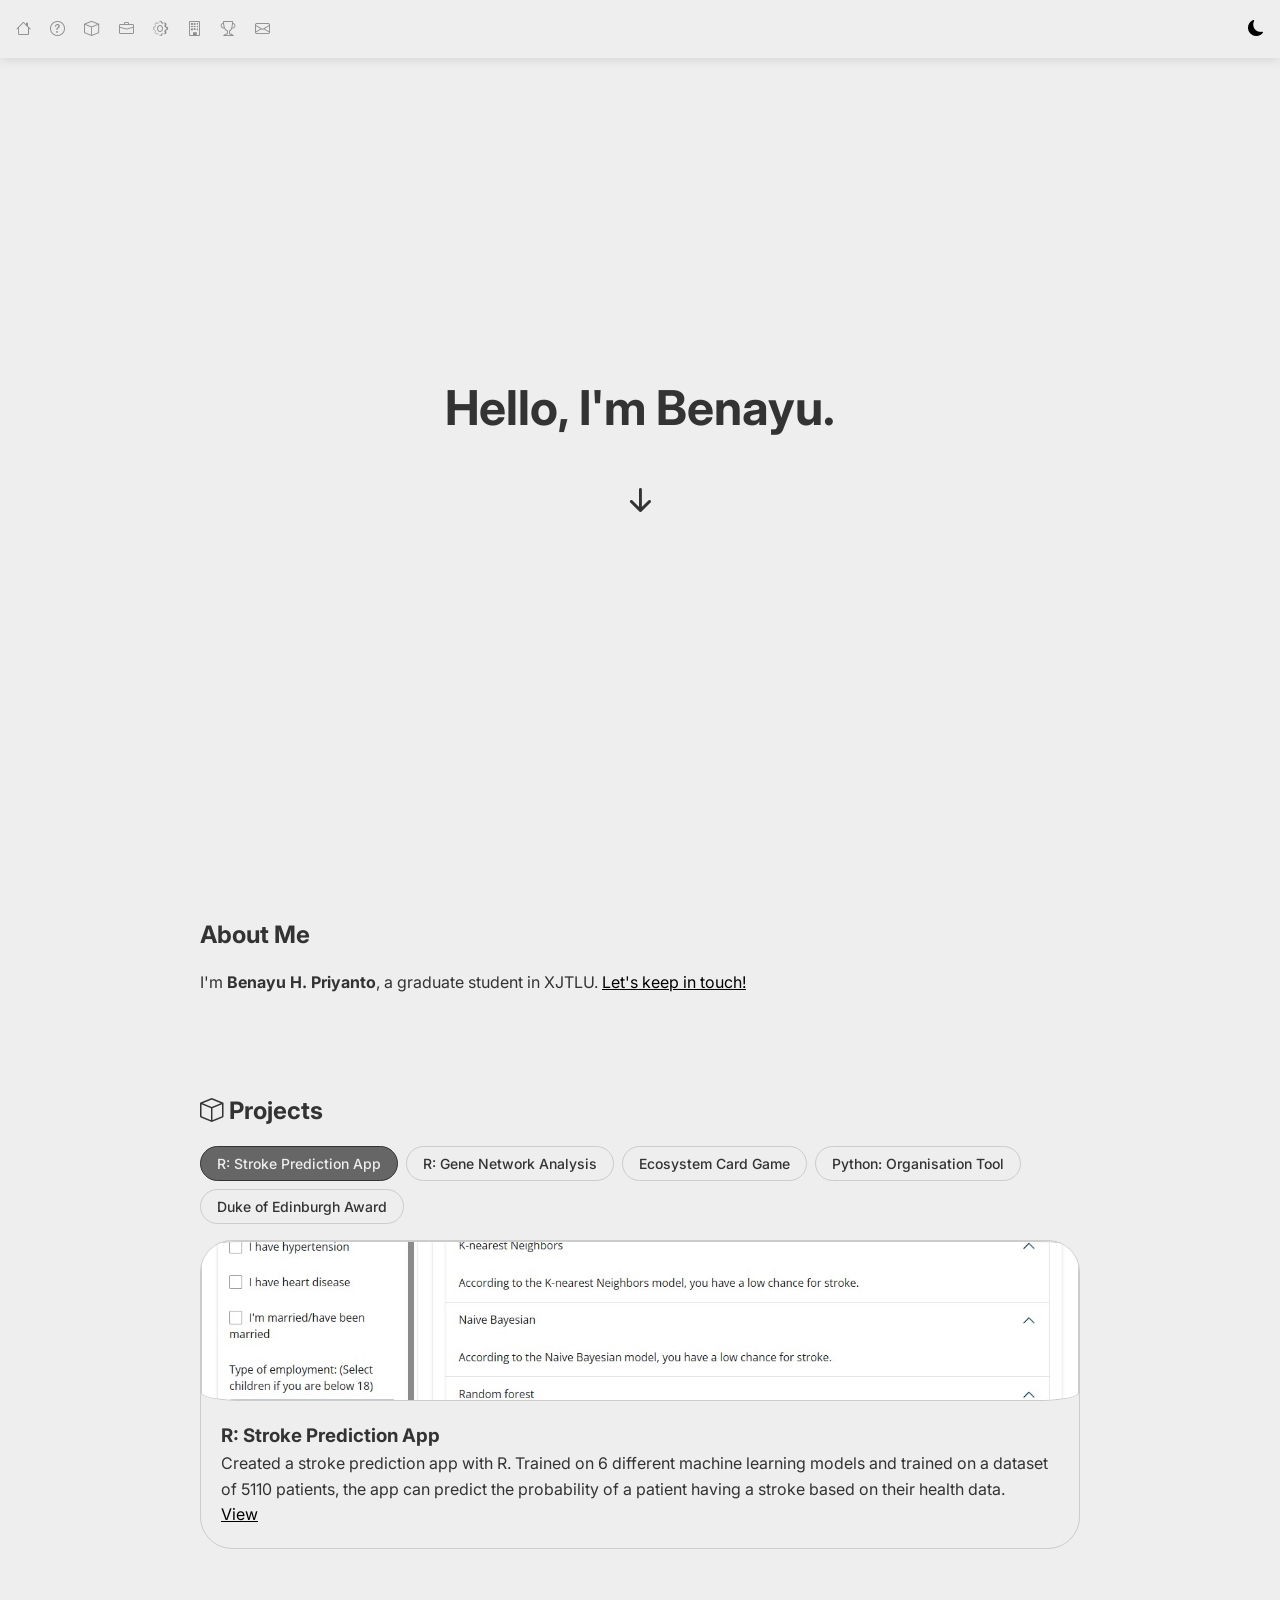
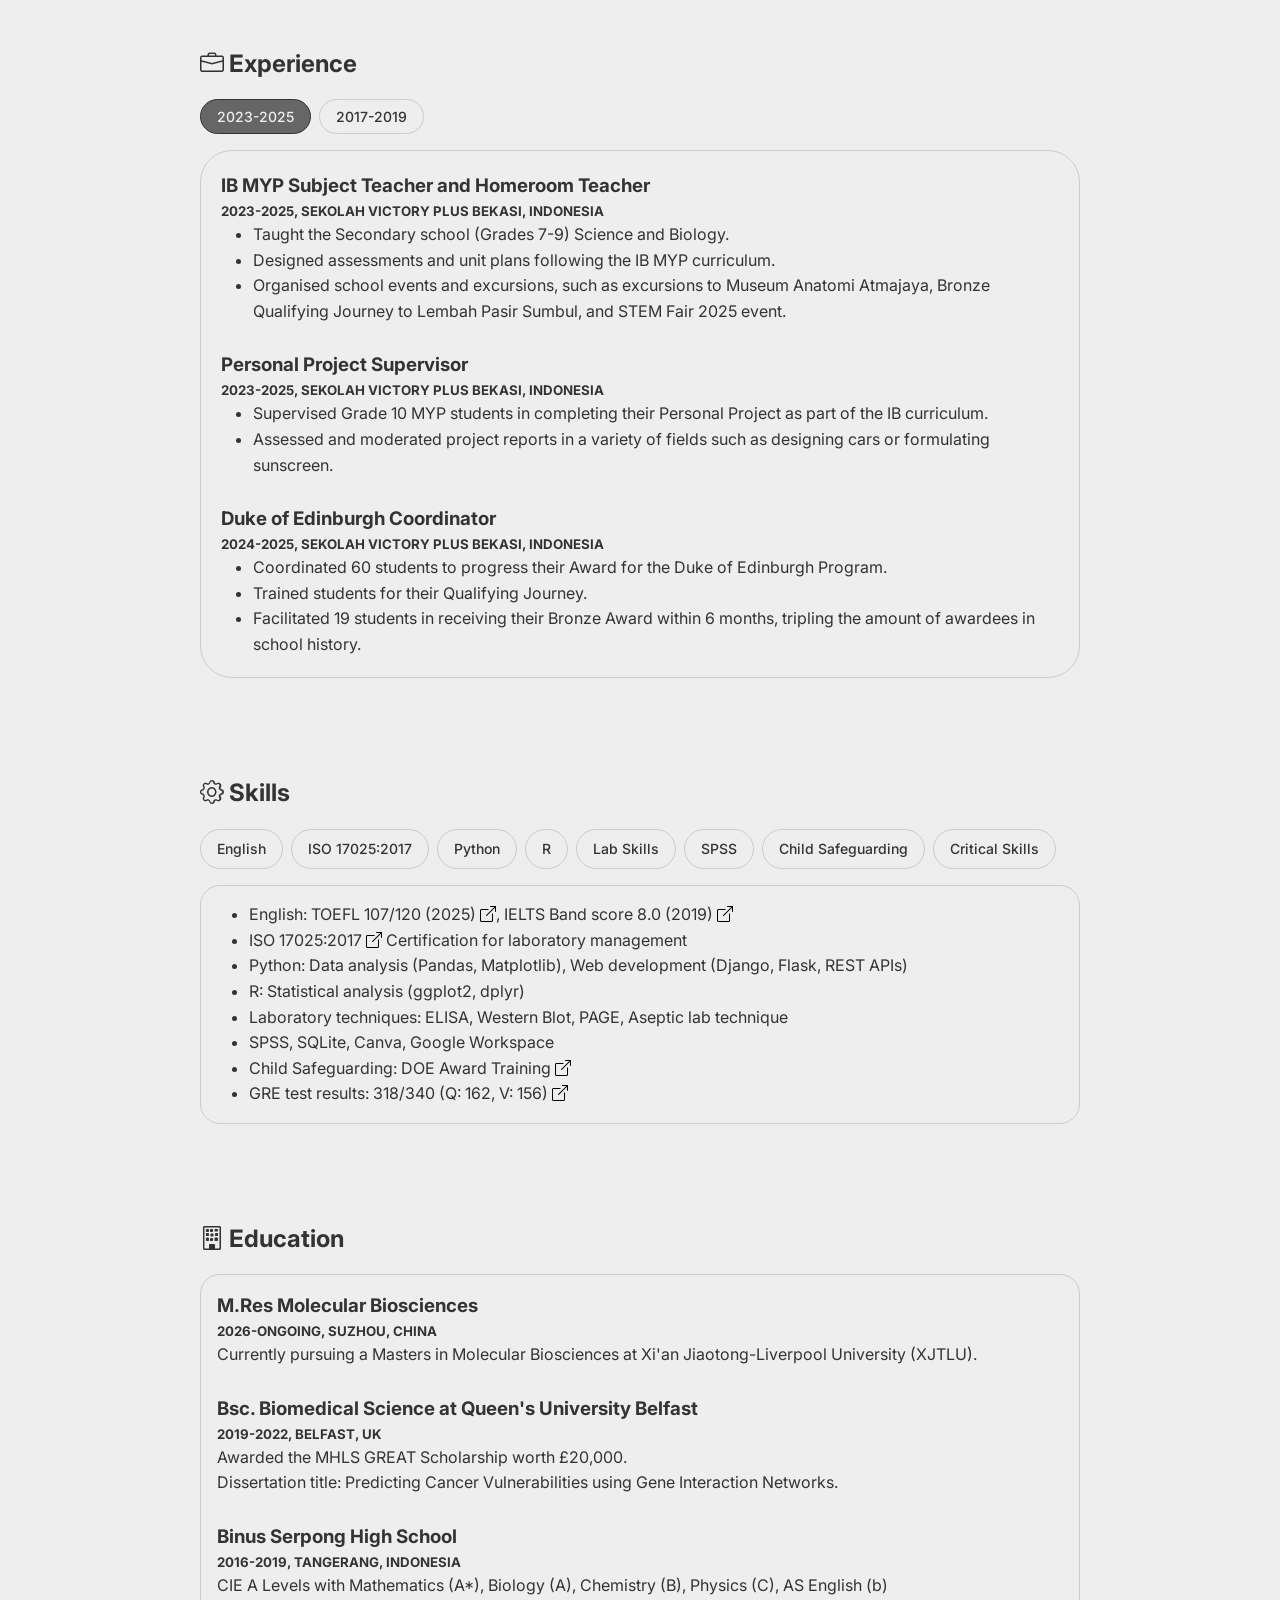
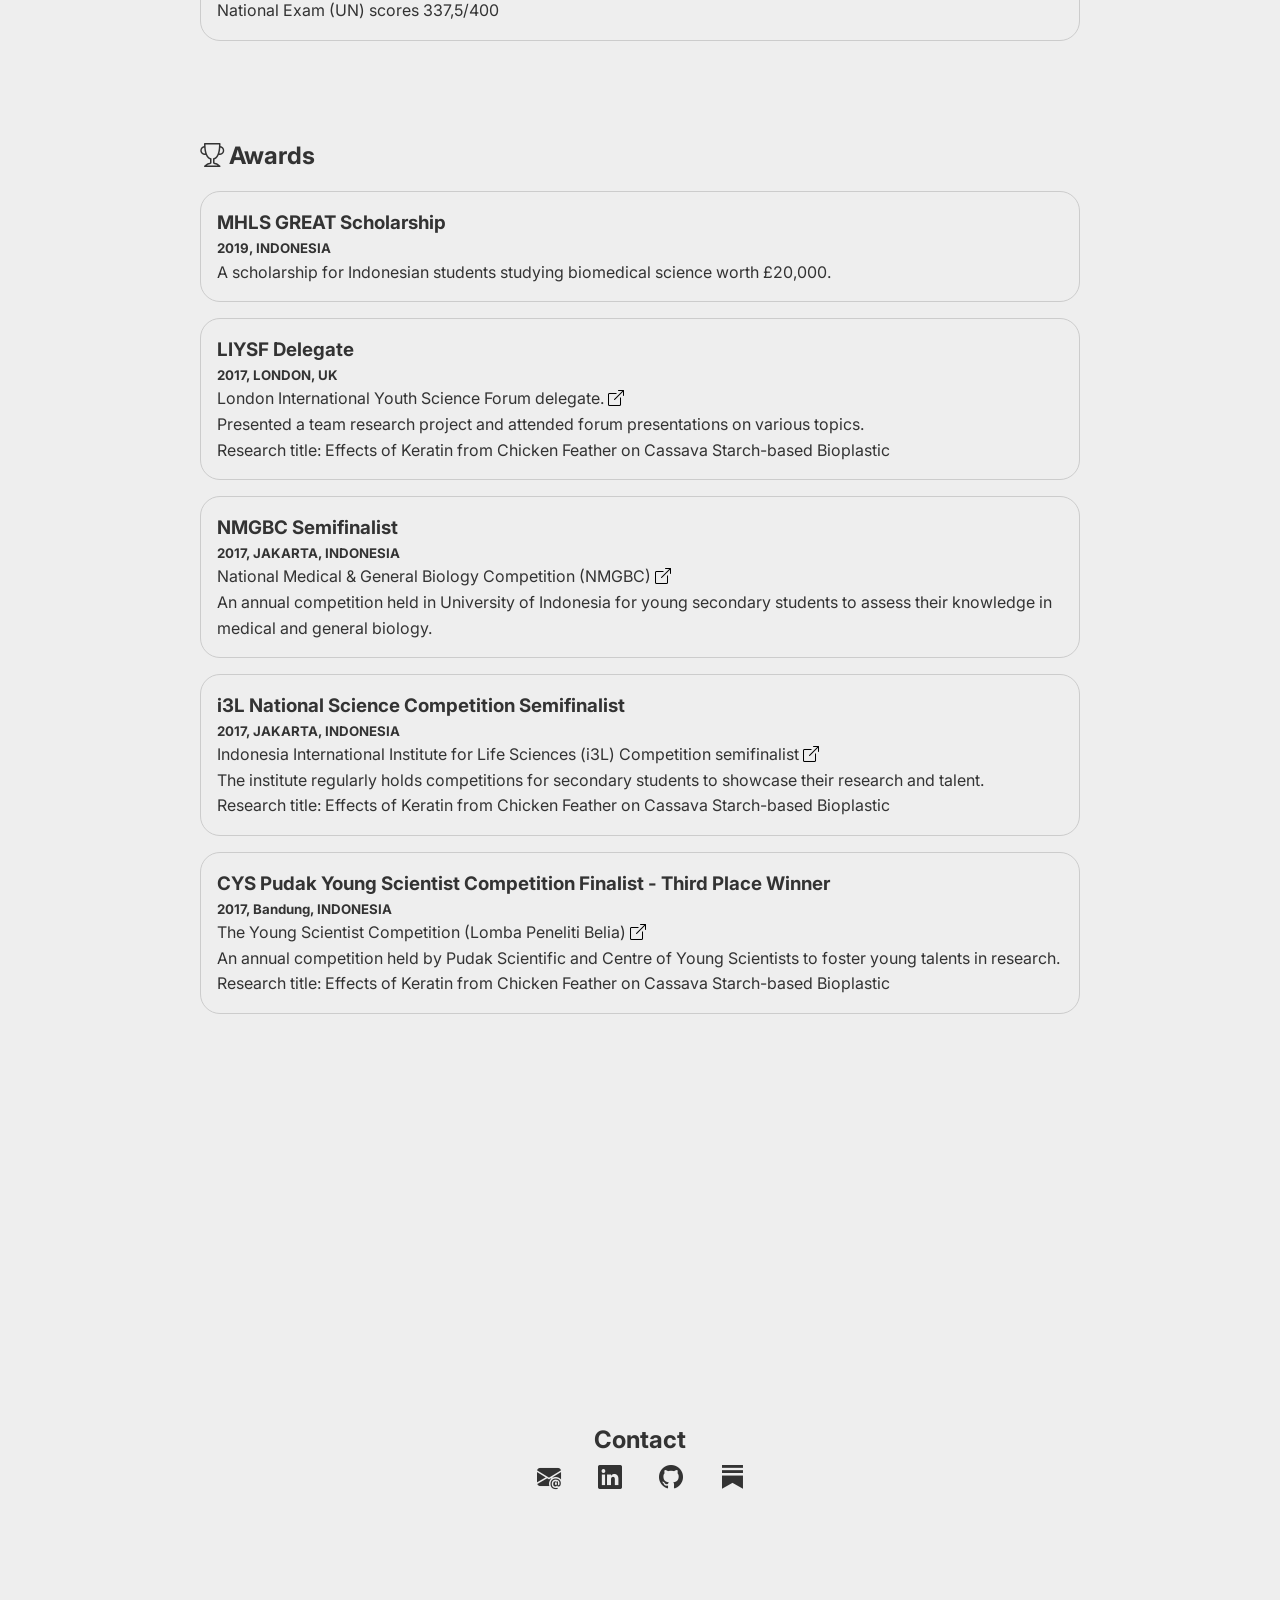
==== index.html @ 186c8365 "Add new education" ====
<!DOCTYPE html>
<html lang="en">
<head>
  <meta charset="UTF-8">
  <meta name="viewport" content="width=device-width, initial-scale=1.0">
  <link rel="preconnect" href="https://fonts.googleapis.com">
  <link rel="preconnect" href="https://fonts.gstatic.com" crossorigin>
  <link href="https://fonts.googleapis.com/css2?family=Inter:ital,opsz,wght@0,14..32,100..900;1,14..32,100..900&display=swap" rel="stylesheet">
  <link rel="stylesheet" href="https://cdn.jsdelivr.net/npm/bootstrap-icons@1.13.1/font/bootstrap-icons.min.css">
  <title>Benayu H. Priyanto</title>
  <link rel="stylesheet" href="styles.css">
</head>
<body>

  <!-- Navbar -->
  <nav id="navbar">
    <div class="nav-container">

        <ul class="nav-links">
          <li><a href="#home"><i class="bi bi-house"></i></a></li>
          <li><a href="#about"><i class="bi bi-question-circle"></i></a></li>
          <li><a href="#projects"><i class="bi bi-box"></i></a></li>
          <li><a href="#experience"><i class="bi bi-briefcase"></i></a></li>
          <li><a href="#skills"><i class="bi bi-gear"></i></a></li>
          <li><a href="#education"><i class="bi bi-building"></i></a></li>
          <li><a href="#awards"><i class="bi bi-trophy"></i></a></li>
          <li><a href="#contact"><i class="bi bi-envelope"></i></a></li>
        </ul>

        <button id="themeToggle"><i class="bi bi-moon-fill" title="Night mode"></i></button>
      </div>
  </nav>


  <section id="home" class="section hero">
    <div class="container">
      <h1 class="typing-text" id="typingText"></h1>
      <h1><i class="bi bi-arrow-down-short"></i></h1>
    </div>
  </section>

  <section id="about" class="section">
    <div class="container">
      <h2>About Me</h2>
      <p>I'm <strong>Benayu H. Priyanto</strong>, a graduate student in XJTLU. <a href="#contact">Let's keep in touch!</a>
      </p>
    </div>
  </section>

  <section id="projects" class="projects section">
  <div class="container">
    <h2><i class="bi bi-box"></i> Projects</h2>
    
    <div class="tabs-container">
      <button class="badge project-tab-badge active" data-tab="0">R: Stroke Prediction App</button>
      <button class="badge project-tab-badge" data-tab="1">R: Gene Network Analysis</button>
      <button class="badge project-tab-badge" data-tab="2">Ecosystem Card Game</button>
      <button class="badge project-tab-badge" data-tab="3">Python: Organisation Tool</button>
      <button class="badge project-tab-badge" data-tab="4">Duke of Edinburgh Award</button>
    </div>

      <div class="projects-grid" id="projects-container">
        <div class="project-card">
          <img class="project-img" src="./images/stroke_prediction_app.jpg" alt="Stroke Prediction App">
          <div class="project-content">
            <h3>R: Stroke Prediction App</h3>
            <p>Created a stroke prediction app with R. Trained on 6 different machine learning models and trained on a dataset of 5110 patients, the app can predict the probability of a patient having a stroke based on their health data.</p>
            <a href="https://github.com/benayu/stroke-prediction-app">View</a>
          </div>
        </div>
        
        <div class="project-card">            
          <img class="project-img" src="./images/gene_network_analysis.jpg" alt="Gene Network analysis">
          <div class="project-content">
          <h3>R: Gene Network Analysis</h3>
          <p>Contributed to research with the Overton Group titled Predicting Cancer Vulnerabilities Using Gene Interaction Networks, in which a large dataset of multiple myeloma patients are analysed for potential gene targets for targeted therapies. The research was presented in ISMB 2024 Conference.</p>
          </div>
          </div>
        
        <div class="project-card">          
          <img class="project-img" src="./images/ecosystem_card_game.png" alt="Ecosystem card game">
          <div class="project-content">
          <h3>Teaching Materials: Ecosystem Card Game</h3>
          <p>Designed an educational card game to teach to the concept of ecosystem to Year 7 students.</p>
          </div>
          
        </div>

        <div class="project-card">
          <img class="project-img" src="./images/organisation_tool.png" alt="Organisation tool">
          <div class="project-content">
            <h3>Python: Organisation Tool</h3>
          <p>A Django app built for organisation and productivity: contains a clock with calendar, notes app, a to-do list, an addressbook app, and a gallery app. Built on Django 4.1.1 and uses MySQL database.</p>
          <a href="https://github.com/benayu/organisation_tool">View</a>
          </div>
          
        </div>

        <div class="project-card">
          <img class="project-img" src="./images/duke_edinburgh_award.jpg" alt="Duke of Edinburgh Award">
          <div class="project-content">
            <h3>Duke of Edinburgh Award</h3>
          <p>Coordinated the Duke of Edinburgh program at Sekolah Victory Plus in years 2024-2025 as an Award Coordinator and Award Leader, thus helping 15-16 year olds achieve their Bronze Award by supervising their sections and organising their Practice and Qualifying Journeys.</p>
        
          </div>
          </div>
      </div>
      </div>  

</section>

  <section id="experience" class="section">
    <div class="container">
      <h2><i class="bi bi-briefcase"></i> Experience</h2>
      
      <div class="tabs-container">
        <button class="badge experience-tab-badge active" data-tab="0">2023-2025</button>
        <button class="badge experience-tab-badge" data-tab="1">2017-2019</button>
      </div>

      <div class="experience-container" id="experience-container">
        <div class="experience-card active">
          <h3>IB MYP Subject Teacher and Homeroom Teacher</h3>
          <h5>2023-2025, SEKOLAH VICTORY PLUS BEKASI, INDONESIA</h5>
            <ul class="body-list">
              <li>Taught the Secondary school (Grades 7-9) Science and Biology.</li>
              <li>Designed assessments and unit plans following the IB MYP curriculum.</li>
              <li>Organised school events and excursions, such as excursions to Museum Anatomi Atmajaya, Bronze Qualifying Journey to Lembah Pasir Sumbul, and STEM Fair 2025 event.</li>
            </ul>       
            <br>

            <h3>Personal Project Supervisor</h3>
            <h5>2023-2025, SEKOLAH VICTORY PLUS BEKASI, INDONESIA</h5>
            <ul class="body-list">
              <li>Supervised Grade 10 MYP students in completing their Personal Project as part of the IB curriculum.</li>
              <li>Assessed and moderated project reports in a variety of fields such as designing cars or formulating sunscreen.</li>
            </ul>
            <br>

            <h3>Duke of Edinburgh Coordinator</h3>
            <h5>2024-2025, SEKOLAH VICTORY PLUS BEKASI, INDONESIA</h5>
            <ul class="body-list">
              <li>Coordinated 60 students to progress their Award for the Duke of Edinburgh Program.</li>
              <li>Trained students for their Qualifying Journey.</li>
              <li>Facilitated 19 students in receiving their Bronze Award within 6 months, tripling the amount of awardees in school history.</li>
            </ul>
          </div>


        <div class="experience-card">
            <h3>Homework Club Tutor</h3>
            <h5>2019, HAPANI BELFAST, UK</h5>
            <ul class="body-list">
              <li>Tutored underprivileged and marginalised children at Horn of Africa People's Aid Northern Ireland (HAPANI) organisation. Students come from a wide age range, from secondary students who are taking their IGCSEs to primary students.</li>
            </ul>
            <br>

            <h3>LIYSF Delegate</h3>
            <h5>2017, LONDON, UK</h5>
            <ul class="body-list">
              <li>Was a London International Youth Science Forum delegate, presenting a research on bioplastics production using keratin extracted from chicken feathers.</li>
            </ul> 
            <br>
            
            <h3>First Aid Volunteer</h3>
            <h5>2017-2018, BINUS SERPONG, INDONESIA</h5>
            <p>For the following events:</p>
            <ul class="body-list">
              <li>Binus Archery Competition, 2017</li>
              <li>Binus Amazing Race, 2017</li>
              <li>Bynamic Arts Festival, 2017</li>
              <li>Beevolution Arts & Sports Festival 2017</li>
            </ul>
          </div>
        </div>
      </div>
    </div>
  </section>

  <section id="skills" class="section">
    <div class="container">
      <h2><i class="bi bi-gear"></i> Skills</h2>
      <div class="tabs-container">
      <span class="badge" >English</span>
      <span class="badge" >ISO 17025:2017</span>
      <span class="badge" >Python</span>
      <span class="badge" >R</span>
      <span class="badge" >Lab Skills</span>
      <span class="badge" >SPSS</span>
      <span class="badge" >Child Safeguarding</span>
      <span class="badge" >Critical Skills</span></div>
      <div class="content-container">
        <ul class="body-list">
        <li>English: TOEFL 107/120 (2025) <a href="files/TOEFL.pdf"><i class="bi bi-box-arrow-up-right"></i></a>, IELTS Band score 8.0 (2019) <a href="files/IELTS.pdf"><i class="bi bi-box-arrow-up-right"></i></a></li>
        <li>ISO 17025:2017 <a href="files\ISO170252017.pdf"><i class="bi bi-box-arrow-up-right"></i></a> Certification for laboratory management</li>
        <li>Python: Data analysis (Pandas, Matplotlib), Web development (Django, Flask, REST APIs)</li>
        <li>R: Statistical analysis (ggplot2, dplyr)</li>
        <li>Laboratory techniques: ELISA, Western Blot, PAGE, Aseptic lab technique</li>
        <li>SPSS, SQLite, Canva, Google Workspace</li>
        <li>Child Safeguarding: DOE Award Training <a href="files/DukeofEdinburgh.pdf"><i class="bi bi-box-arrow-up-right"></i></a></li>
        <li>GRE test results: 318/340 (Q: 162, V: 156) <a href="files/GRE.pdf"><i class="bi bi-box-arrow-up-right"></i></a></li>
      </ul>
      </div>
    </div>
  </section>

  <section id="education" class="section">
    <div class="container">
      <h2><i class="bi bi-building"></i> Education</h2>
      <div class="content-container">

      <h3>M.Res Molecular Biosciences</h3>
      <h5>2026-ONGOING, SUZHOU, CHINA</h5>
      <p>Currently pursuing a Masters in Molecular Biosciences at Xi'an Jiaotong-Liverpool University (XJTLU).</p>
      <br>

      <h3>Bsc. Biomedical Science at Queen's University Belfast</h3>
      <h5>2019-2022, BELFAST, UK</h5>
      <p>Awarded the MHLS GREAT Scholarship worth £20,000.
        <br>Dissertation title: Predicting Cancer Vulnerabilities using Gene Interaction Networks.</p>
      <br>
      
      <h3>Binus Serpong High School</h3>
      <h5>2016-2019, TANGERANG, INDONESIA</h5>
      <p>CIE A Levels with Mathematics (A*), Biology (A), Chemistry (B), Physics (C), AS English (b)
        <br>National Exam (UN) scores 337,5/400</p>
      </div>
    </div>
  </section>

  <section id="awards" class="section">
    <div class="container">
      <h2><i class="bi bi-trophy"></i> Awards</h2>
      <div class="content-container">
      <h3>MHLS GREAT Scholarship</h3>
      <h5>2019, INDONESIA</h5>
      <p>A scholarship for Indonesian students studying biomedical science worth £20,000.</p>
      </div>

      <div class="content-container">
      <h3>LIYSF Delegate</h3>
      <h5>2017, LONDON, UK</h5>
      <p>London International Youth Science Forum delegate. <a href="files/LIYSF.pdf"><i class="bi bi-box-arrow-up-right"></i></a><br>Presented a team research project and attended forum presentations on various topics.<br>Research title: Effects of Keratin from Chicken Feather on Cassava Starch-based Bioplastic</p>
      </div>

      <div class="content-container">
      <h3>NMGBC Semifinalist</h3>
      <h5>2017, JAKARTA, INDONESIA</h5>
      <p>National Medical & General Biology Competition (NMGBC) <a href="files/NGMBC_1.pdf"><i class="bi bi-box-arrow-up-right"></i></a><br>An annual competition held in University of Indonesia for young secondary students to assess their knowledge in medical and general biology.</p>
      </div>

      <div class="content-container">
      <h3>i3L National Science Competition Semifinalist</h3>
      <h5>2017, JAKARTA, INDONESIA</h5>
      <p>Indonesia International Institute for Life Sciences (i3L) Competition semifinalist <a href="files/i3L_1.pdf"><i class="bi bi-box-arrow-up-right"></i></a><br>The institute regularly holds competitions for secondary students to showcase their research and talent.<br>Research title: Effects of Keratin from Chicken Feather on Cassava Starch-based Bioplastic</p>
      </div>

      <div class="content-container">
      <h3>CYS Pudak Young Scientist Competition Finalist - Third Place Winner</h3>
      <h5>2017, Bandung, INDONESIA</h5>
      <p>The Young Scientist Competition (Lomba Peneliti Belia) <a href="files/YSC_1.pdf"><i class="bi bi-box-arrow-up-right"></i></a><br>An annual competition held by Pudak Scientific and Centre of Young Scientists to foster young talents in research.<br>Research title: Effects of Keratin from Chicken Feather on Cassava Starch-based Bioplastic</p>
      </div>
    </div>    
  </section>

  <section id="contact" class="section hero contact">
    <div class="container">
      <h2>Contact<br>
        <a href="mailto:benayu@gmail.com"><i class="bi bi-envelope-at-fill" title="Email"></i></a>                     
        <a href="https://www.linkedin.com/in/benayu"><i class="bi bi-linkedin" title="LinkedIn"></i></a>
        <a href="https://github.com/benayu"><i class="bi bi-github" title="Github"></i></a>
        <a href="https://substack.com/@benayu"><i class="bi bi-substack" title="Substack"></i></a> 
      </h2>
    </div>
  </section>

  <button id="scrollTopBtn" title="Go to top"><i class="bi bi-arrow-up-circle"></i></button>

  <script>
document.addEventListener("DOMContentLoaded", () => {
  // Projects tabs
  const projectTabs = document.querySelectorAll(".project-tab-badge");
  const projectCards = document.querySelectorAll(".project-card");
  
  let projectIndex = 0;

  function updateProjectTabs() {
    projectCards.forEach(card => card.classList.remove('active'));
    if (projectCards[projectIndex]) {
      projectCards[projectIndex].classList.add('active');
    }
    projectTabs.forEach((tab, index) => {
      tab.classList.toggle('active', index === projectIndex);
    });
  }

  projectTabs.forEach((tab, index) => {
    tab.addEventListener("click", () => {
      projectIndex = index;
      updateProjectTabs();
    });
  });
  
  // Experience tabs
  const experienceTabs = document.querySelectorAll(".experience-tab-badge");
  const experienceCards = document.querySelectorAll(".experience-card");
  
  let experienceIndex = 0;

  function updateExperienceTabs() {
    experienceCards.forEach(card => card.classList.remove('active'));
    if (experienceCards[experienceIndex]) {
      experienceCards[experienceIndex].classList.add('active');
    }
    experienceTabs.forEach((tab, index) => {
      tab.classList.toggle('active', index === experienceIndex);
    });
  }

  experienceTabs.forEach((tab, index) => {
    tab.addEventListener("click", () => {
      experienceIndex = index;
      updateExperienceTabs();
    });
  });
  
  // Initialize on load
  updateProjectTabs();
  updateExperienceTabs();
});

    // Dark mode toggle
    const themeToggle = document.getElementById('themeToggle');
    themeToggle.addEventListener('click', () => {
      document.body.classList.toggle('dark');
      themeToggle.innerHTML = document.body.classList.contains('dark') ? '<i class="bi bi-sun-fill" style="color: white;"></i>' : '<i class="bi bi-moon-fill"style="color: black;"></i>';
    });

 document.querySelectorAll('nav a').forEach(anchor => {
  anchor.addEventListener('click', function(e) {
    e.preventDefault();
    document.querySelector(this.getAttribute('href')).scrollIntoView({
      behavior: 'smooth',
      block: 'start'
    });
  });
});

    // Scroll to Top button
    const scrollTopBtn = document.getElementById("scrollTopBtn");

    // Show button when scrolling down
    window.onscroll = function() { scrollFunction(); };

    function scrollFunction() {
      if (document.body.scrollTop > 200 || document.documentElement.scrollTop > 200) {
        scrollTopBtn.style.display = "block";
      } else {
        scrollTopBtn.style.display = "none";
      }
    }

    // Click button to scroll to top
    scrollTopBtn.addEventListener('click', () => {
      window.scrollTo({ top: 0, behavior: 'smooth' });
    });

    const text = "Hello, I'm Benayu."; // The text to type
    const typingSpeed = 100;           // Milliseconds per character

    const typingElement = document.getElementById('typingText');

    let index = 0;

    function type() {
      if (index < text.length) {
        typingElement.textContent += text.charAt(index);
        index++;
        setTimeout(type, typingSpeed);
      }
    }

    // Start typing when page loads
    window.addEventListener('load', type);
  </script>
</body>
</html>
---- styles.css ----
.container {
    width: 100%;
    max-width: 75rem; 
    margin: 0 auto;    
    padding: 0 1rem;  
}

@media (min-width: 62.5rem) {
  .container {
    padding: 0 10rem;
  }
}

* {
  margin: 0;
  padding: 0;
  box-sizing: border-box;
}

body {
  font-family: 'Inter', sans-serif;
  line-height: 1.6;
  background: #EEEEEE;
  color: #333333;
  transition: background 1s, color 1s;
}

body.dark {
  background: #333333;
  color: #EEEEEE;
}

h2 {
  margin-bottom: 1rem;
}

a {
  color: #000000;
  text-decoration: underline;
  transition: color 0.3s;
}

body.dark a{
  color: #EEEEEE;
}



.bi .bi-moon-fill {
  color: #333333
}

/* Navbar */
/* Navbar layout */

/* Default navbar style */
#navbar {
  background-color: #EEEEEE; /* light mode background */
  color: #333333; /* light mode text */
  transition: background-color 0.3s, color 0.3s;
  padding: 1rem;
}

body.dark #navbar {
  background-color: #333333; /* dark mode background */
  color: #EEEEEE; /* dark mode text */
}

body.dark .nav-links a {
  color: #EEEEEE;
}

body.dark .nav-links a:hover {
  color: white;
}

body.dark .logo {
  color: #EEEEEE;
}

.nav-container {
  display: flex;
  align-items: center;
  justify-content: space-between;
}

/* Links inline */
.nav-links {
  display: flex;
  list-style: none;
  gap: 1.2rem;
}

/* Remove default list spacing */
.nav-links li {
  display: inline;
}

/* Links style */
.nav-links a {
  text-decoration: none;
  color: inherit;
  font-size: 0.95rem;
  opacity: 0.5;
}

.nav-links a:hover {
  opacity: 1;
}

/* Theme button */
#themeToggle {
  cursor: pointer;
  font-size: 1rem;
  background: none;
  border: none;
}

.section {
  padding: 3rem 1rem;
}


.contact {
  display: flex;
  flex-direction: column;
  justify-content: center;
  align-items: center;
  text-align: center;
}

h2 a {
  color: #333333;           
  text-decoration: none;  
  margin: 0 1rem; 
  transition: color 0.3s; 
}

h2 a:hover {
  color: #666666;
}

body.dark h2 a {
    color: #EEEEEE;
  }


body.dark h2 a:hover {
    color: #CCCCCC;
  }

/* Hero */
.hero {
  min-height: 90vh;
  display: flex;
  flex-direction: column;
  justify-content: center;
  align-items: center;
  text-align: center;
}

.hero h1 {
  font-size: 3rem;
  margin-bottom: 1rem;
}

.hero p {
  font-size: 1.2rem;
}


.badge {
  padding: 0.5rem 1rem;
  border-radius: 9999px;
  border: 0.0625rem solid;
  border-color: #CCCCCC;
  color: #333333;
  font-size: 0.875rem;
  white-space: nowrap;
  font-family: inherit;
  font-weight: 500;
  transition: all 0.2s ease;
  background-color: transparent;
}

body.dark .badge {
  background-color: transparent;
  color: #EEEEEE;
  border-color: #777777;
}

.project-img {
  width: 100%;
  height: auto;
  max-height: 10rem;
  object-fit: cover;
  border: 1px solid #CCCCCC;
  border-radius: 5%;
}

.project-tab-badge,
.experience-tab-badge {
  cursor: pointer;
  transition: all 0.2s ease;
}

.project-tab-badge:hover,
.experience-tab-badge:hover {
  border-color: #999999;
  background-color: #CCCCCC;
}

.project-tab-badge.active,
.experience-tab-badge.active {
  background-color: #666666;
  color: #EEEEEE;
  border-color: #333333;
}


body.dark .project-tab-badge:hover {
  background-color: #666666;
  border-color: #999999;
}

body.dark .badge.active {
  background-color: #CCCCCC;
  color: #333333;
  border-color: #999999;
}

body.dark .project-tab-badge:hover,
body.dark .experience-tab-badge:hover {
  border-color: #999999;
}

body.dark .project-tab-badge.active,
body.dark .experience-tab-badge.active {
  background-color: #CCCCCC;
  color: #333333;
  border-color: #999999;
}

.project-card,
.experience-card {
  display: none;
  box-sizing: border-box;
  flex-direction: column; 
  border-radius: 0.5rem solid #CCCCCC;
  overflow: hidden;
}

.experience-card {
  padding: 1.25rem;
}

body.dark .project-card,
body.dark .experience-card {
  border: 0.0625rem solid #666666;
}

.project-card.active,
.experience-card.active {
  display: flex;
  border: 1px solid #CCCCCC;
  border-radius: 2rem;
}



.project-img {
  width: 100%;
  height: 20rem;;
  object-fit: cover;
}

.project-content {
  padding: 1.25rem;
  display: flex;
  flex-direction: column;
  justify-content: center;
}


.tabs-container {
  display: flex;
  flex-wrap: wrap;
  gap: 0.5rem;
  margin: 1rem 0rem 1rem 0rem;
}

.content-container {
  margin-top: 1rem;
  padding: 1rem;
  border-radius: 20px;
  border: 0.0625rem solid #CCCCCC;
}

.body-list {
  margin-left: 2rem;
}

body.dark .content-container {
  border-color: #777777;

}

body.dark  p {
  color: #CCCCCC; 
}

body.dark li {
  color: #CCCCCC; 
}

#scrollTopBtn {
  display: none;
  position: fixed;
  bottom: 2.5rem;
  right: 2.5rem;
  z-index: 99;
  font-size: 1.8rem;
  border: none;
  outline: none;
  cursor: pointer;
  border-radius: 10%;
  background-color: transparent;
}

#scrollTopBtn:hover {
  transform: scale(1.1);
}

body.dark #scrollTopBtn {
  /* background-color: #555; */
  color: #EEEEEE;
  background-color: transparent;
}


/* Sticky Header*/
#navbar {
  position: sticky;
  top: 0;
  width: 100%;
  z-index: 1000;
  background-color: #EEEEEE; /* Match your site's background */
  box-shadow: 0 0.125rem 0.625rem rgba(0,0,0,0.1);
}

section {
  scroll-margin-top: 4.375rem;
}

.nav-links a.active {
  opacity: 1;
}
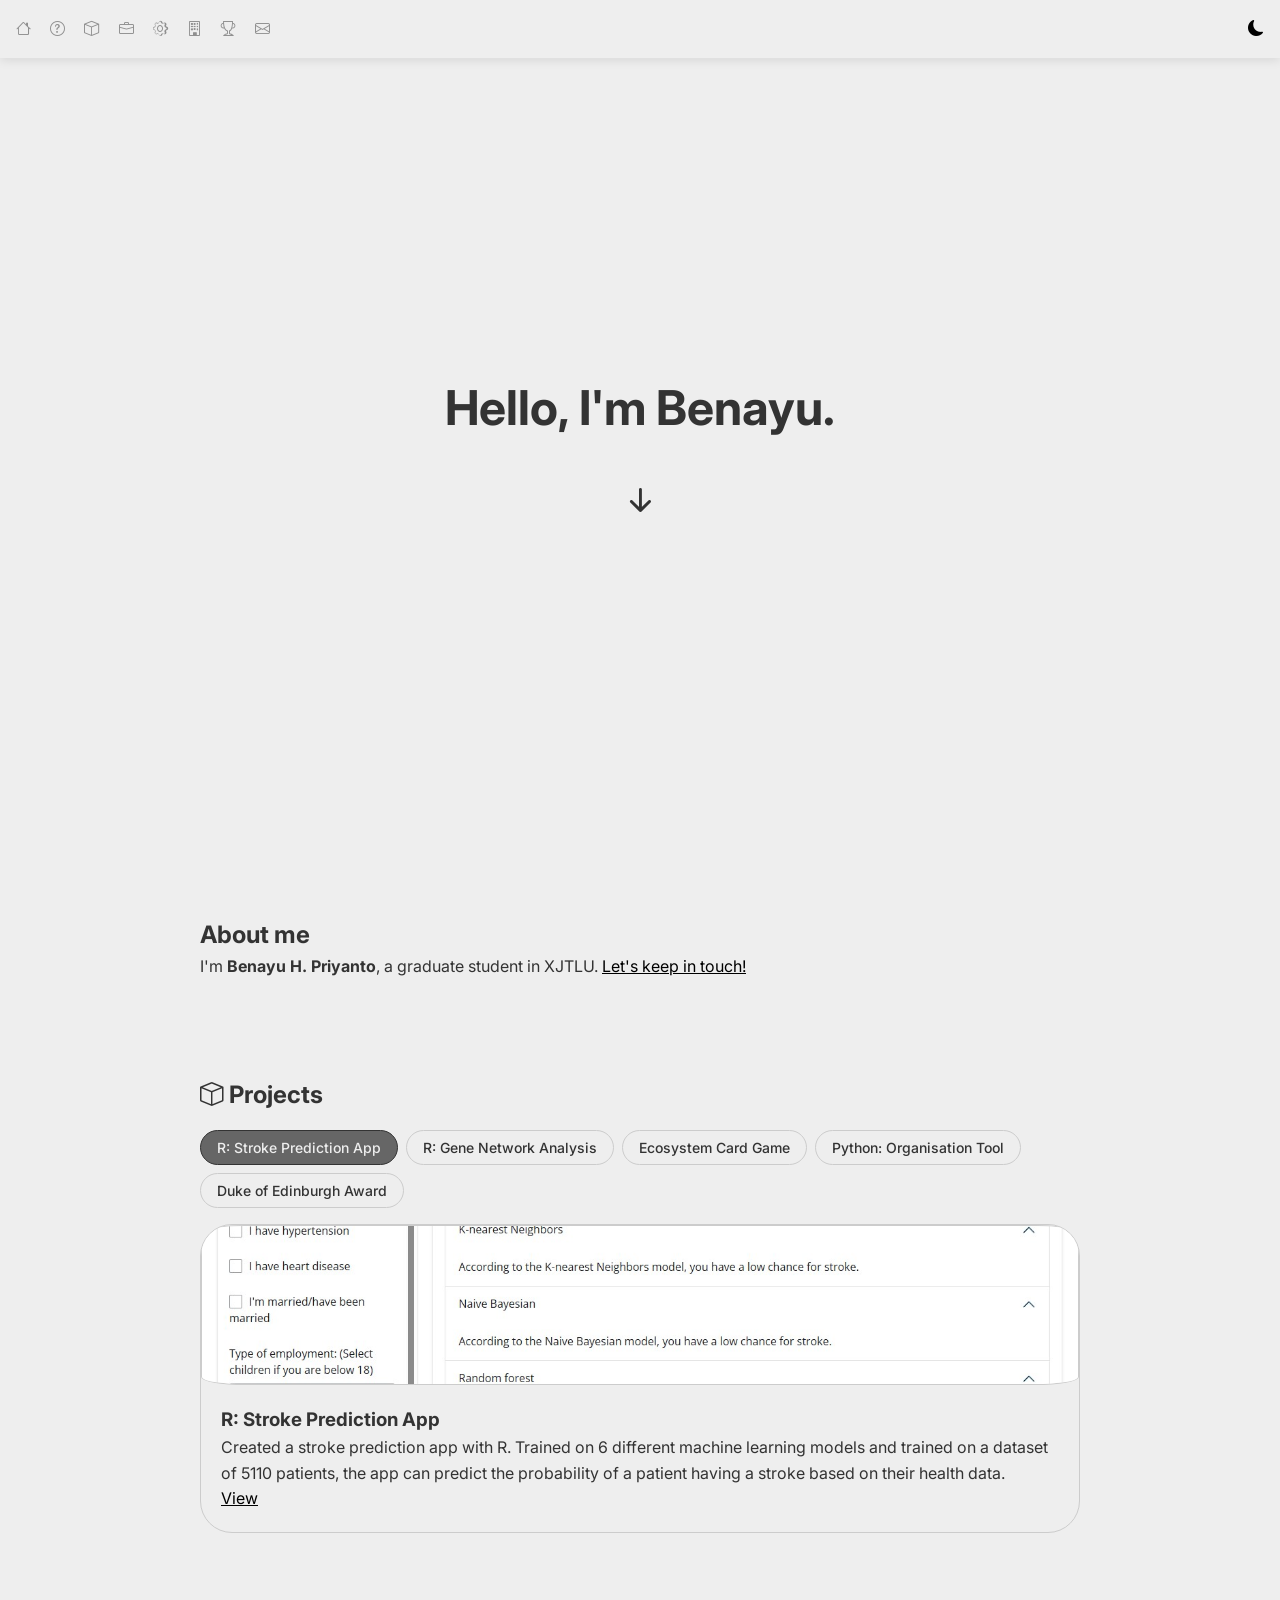
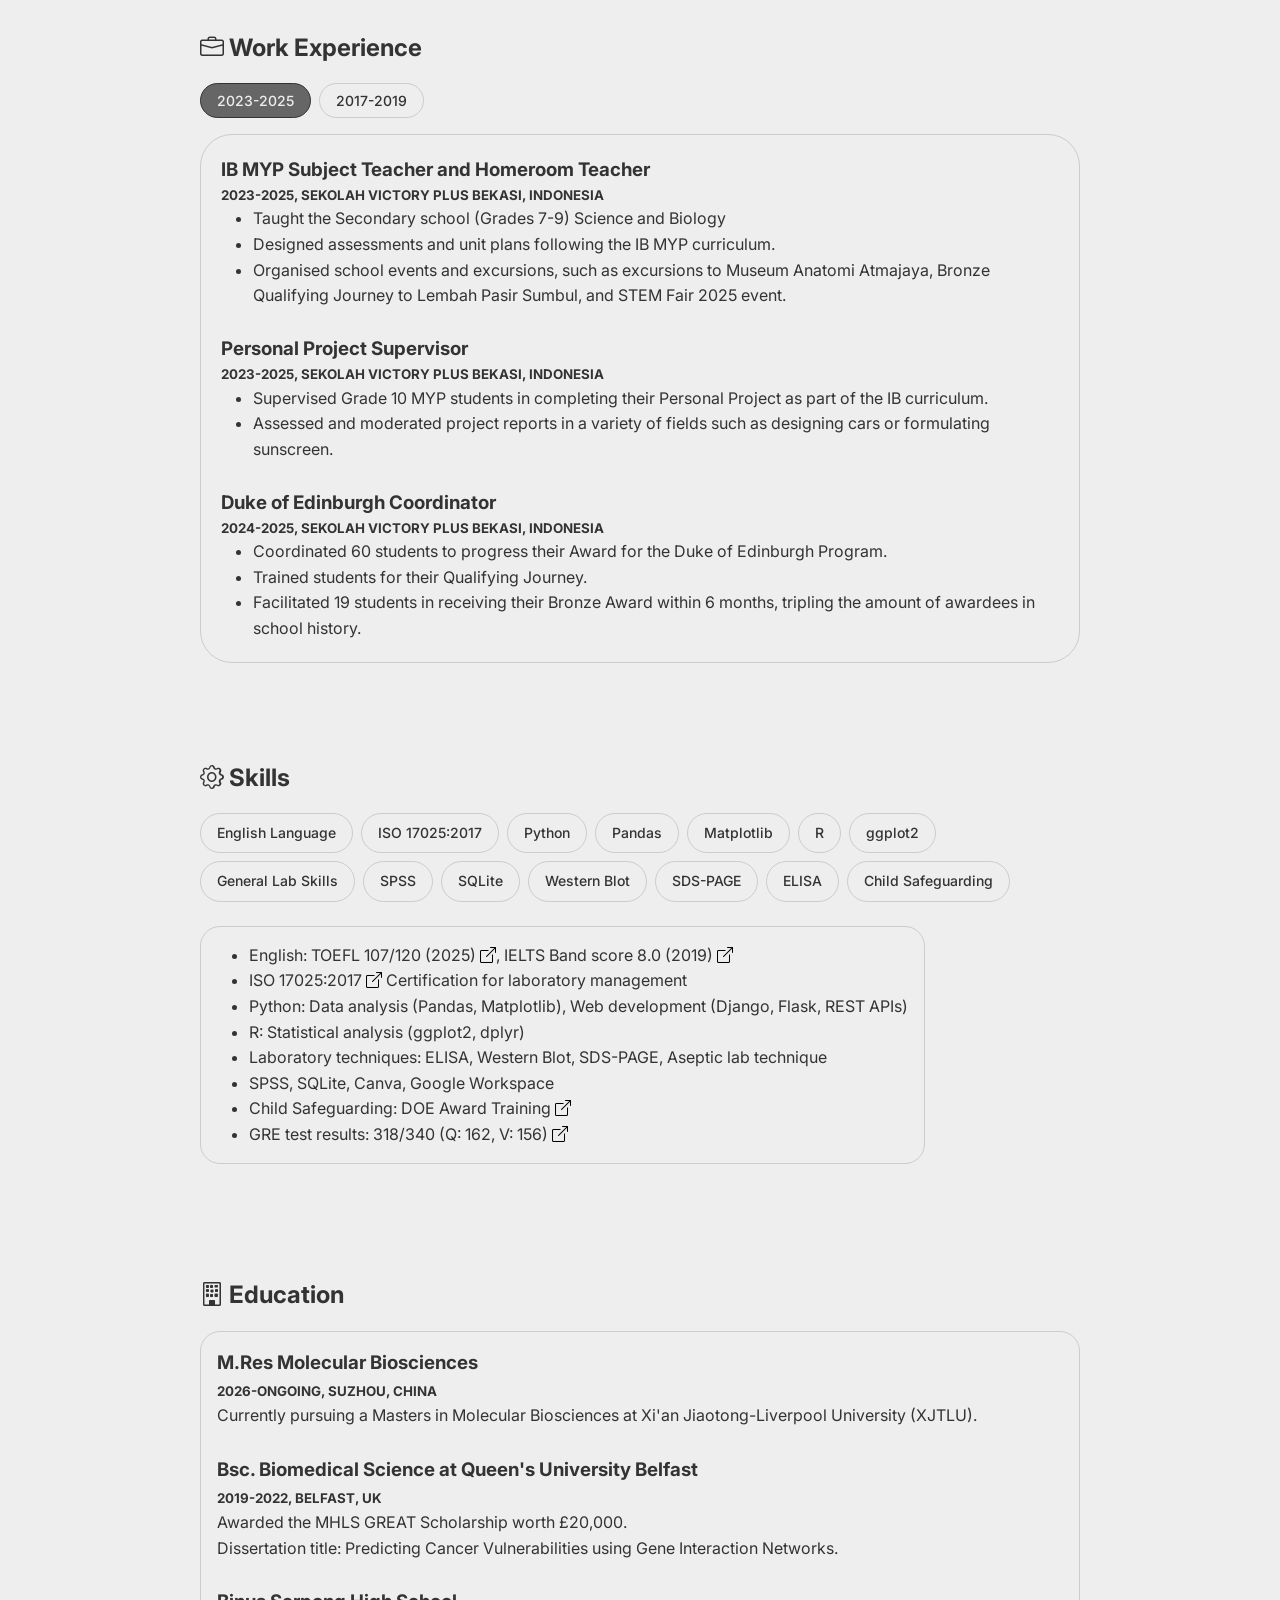
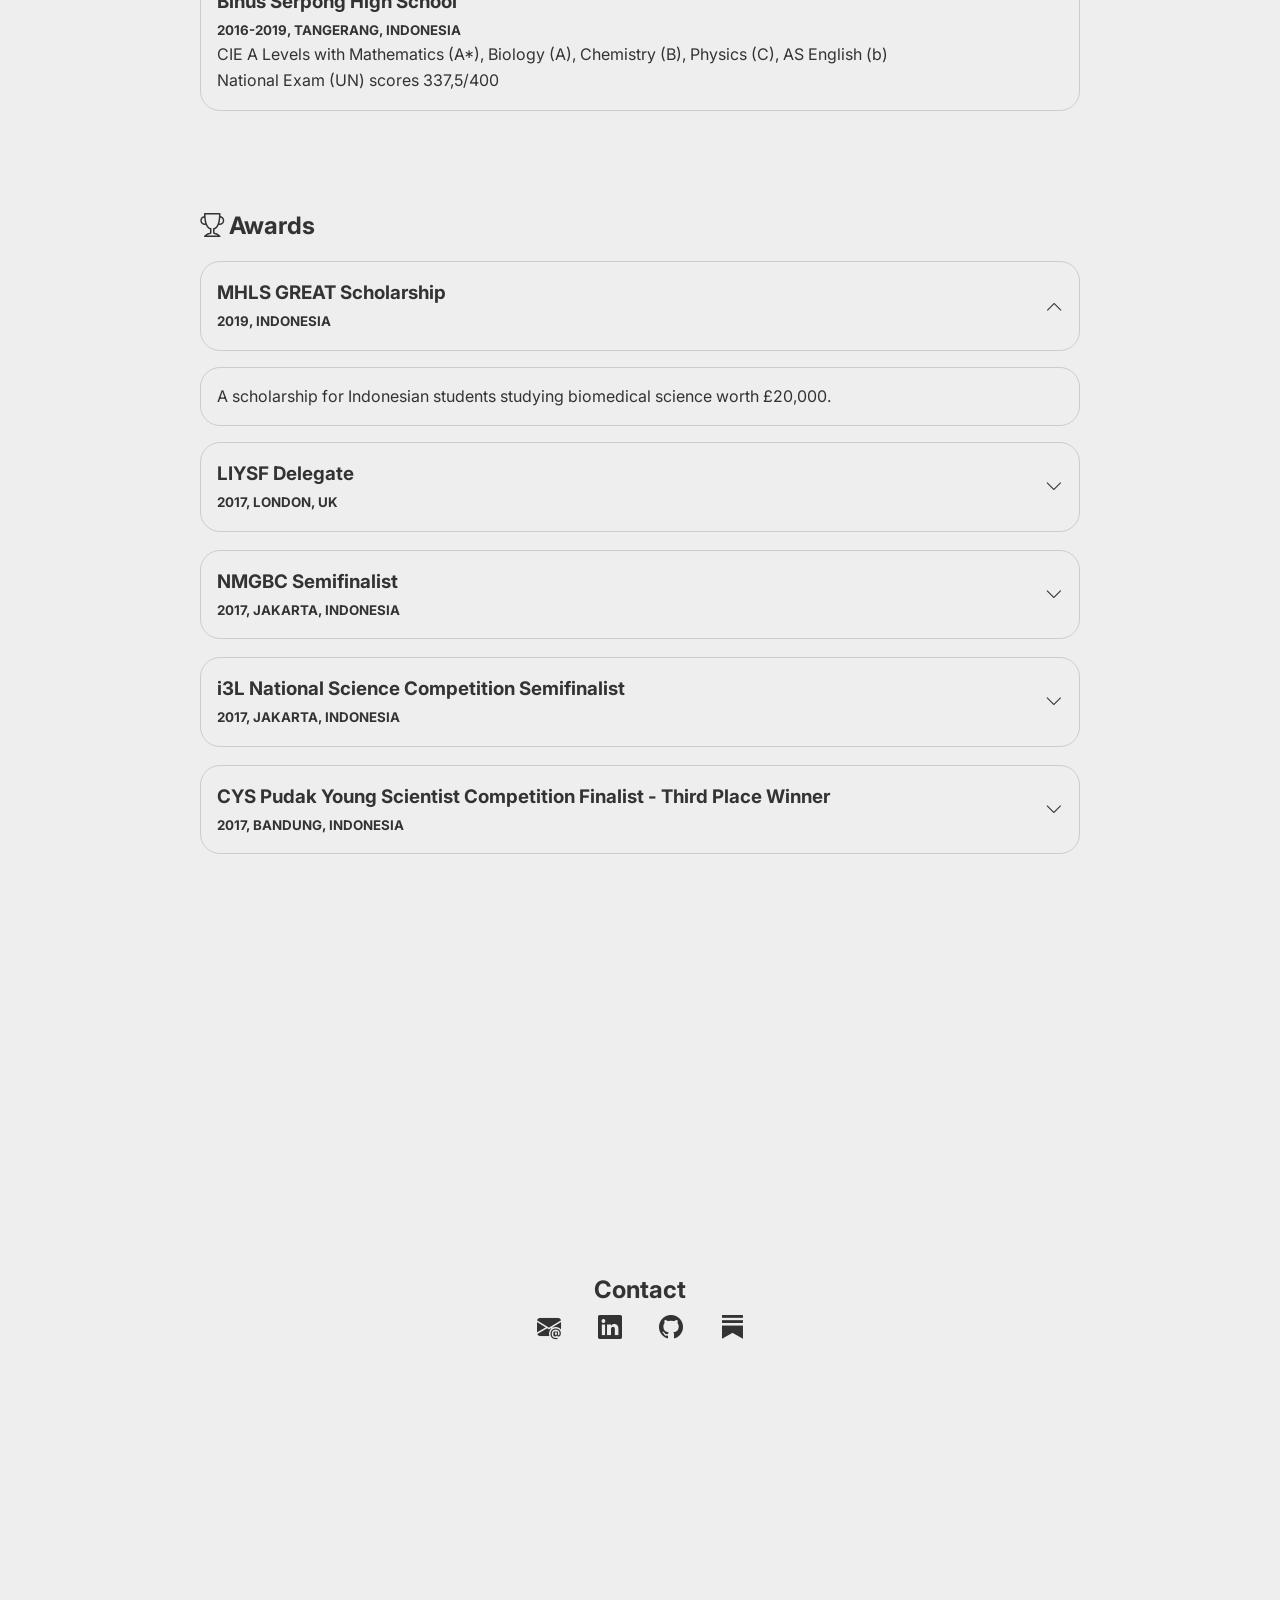
==== commit c72871ff: "Modify awards section" ====
--- a/index.html
+++ b/index.html
@@ -41,7 +41,7 @@
 
   <section id="about" class="section">
     <div class="container">
-      <h2>About Me</h2>
+      <h2>About me</h2>
       <p>I'm <strong>Benayu H. Priyanto</strong>, a graduate student in XJTLU. <a href="#contact">Let's keep in touch!</a>
       </p>
     </div>
@@ -111,7 +111,7 @@
 
   <section id="experience" class="section">
     <div class="container">
-      <h2><i class="bi bi-briefcase"></i> Experience</h2>
+      <h2><i class="bi bi-briefcase"></i> Work Experience</h2>
       
       <div class="tabs-container">
         <button class="badge experience-tab-badge active" data-tab="0">2023-2025</button>
@@ -121,16 +121,16 @@
       <div class="experience-container" id="experience-container">
         <div class="experience-card active">
           <h3>IB MYP Subject Teacher and Homeroom Teacher</h3>
-          <h5>2023-2025, SEKOLAH VICTORY PLUS BEKASI, INDONESIA</h5>
-            <ul class="body-list">
-              <li>Taught the Secondary school (Grades 7-9) Science and Biology.</li>
+          <small>2023-2025, Sekolah Victory Plus Bekasi, Indonesia</small>
+            <ul class="body-list">
+              <li>Taught the Secondary school (Grades 7-9) Science and Biology </li>
               <li>Designed assessments and unit plans following the IB MYP curriculum.</li>
               <li>Organised school events and excursions, such as excursions to Museum Anatomi Atmajaya, Bronze Qualifying Journey to Lembah Pasir Sumbul, and STEM Fair 2025 event.</li>
             </ul>       
             <br>
 
             <h3>Personal Project Supervisor</h3>
-            <h5>2023-2025, SEKOLAH VICTORY PLUS BEKASI, INDONESIA</h5>
+            <small>2023-2025, Sekolah Victory Plus Bekasi, Indonesia</small>
             <ul class="body-list">
               <li>Supervised Grade 10 MYP students in completing their Personal Project as part of the IB curriculum.</li>
               <li>Assessed and moderated project reports in a variety of fields such as designing cars or formulating sunscreen.</li>
@@ -138,7 +138,7 @@
             <br>
 
             <h3>Duke of Edinburgh Coordinator</h3>
-            <h5>2024-2025, SEKOLAH VICTORY PLUS BEKASI, INDONESIA</h5>
+            <small>2024-2025, Sekolah Victory Plus Bekasi, Indonesia</small>
             <ul class="body-list">
               <li>Coordinated 60 students to progress their Award for the Duke of Edinburgh Program.</li>
               <li>Trained students for their Qualifying Journey.</li>
@@ -149,21 +149,21 @@
 
         <div class="experience-card">
             <h3>Homework Club Tutor</h3>
-            <h5>2019, HAPANI BELFAST, UK</h5>
+            <small>2019, HAPANI Belfast, Indonesia</small>
             <ul class="body-list">
               <li>Tutored underprivileged and marginalised children at Horn of Africa People's Aid Northern Ireland (HAPANI) organisation. Students come from a wide age range, from secondary students who are taking their IGCSEs to primary students.</li>
             </ul>
             <br>
 
             <h3>LIYSF Delegate</h3>
-            <h5>2017, LONDON, UK</h5>
+            <small>2017, London, UK</small>
             <ul class="body-list">
               <li>Was a London International Youth Science Forum delegate, presenting a research on bioplastics production using keratin extracted from chicken feathers.</li>
             </ul> 
             <br>
             
             <h3>First Aid Volunteer</h3>
-            <h5>2017-2018, BINUS SERPONG, INDONESIA</h5>
+            <small>2017-2018, Binus Serpong, Indonesia</small>
             <p>For the following events:</p>
             <ul class="body-list">
               <li>Binus Archery Competition, 2017</li>
@@ -181,21 +181,27 @@
     <div class="container">
       <h2><i class="bi bi-gear"></i> Skills</h2>
       <div class="tabs-container">
-      <span class="badge" >English</span>
+      <span class="badge" >English Language</span>
       <span class="badge" >ISO 17025:2017</span>
       <span class="badge" >Python</span>
+      <span class="badge" >Pandas</span>
+      <span class="badge" >Matplotlib</span>
       <span class="badge" >R</span>
-      <span class="badge" >Lab Skills</span>
+      <span class="badge" >ggplot2</span>
+      <span class="badge" >General Lab Skills</span>
       <span class="badge" >SPSS</span>
+      <span class="badge" >SQLite</span>
+      <span class="badge" >Western Blot</span>
+      <span class="badge" >SDS-PAGE</span>
+      <span class="badge" >ELISA</span>
       <span class="badge" >Child Safeguarding</span>
-      <span class="badge" >Critical Skills</span></div>
       <div class="content-container">
         <ul class="body-list">
         <li>English: TOEFL 107/120 (2025) <a href="files/TOEFL.pdf"><i class="bi bi-box-arrow-up-right"></i></a>, IELTS Band score 8.0 (2019) <a href="files/IELTS.pdf"><i class="bi bi-box-arrow-up-right"></i></a></li>
         <li>ISO 17025:2017 <a href="files\ISO170252017.pdf"><i class="bi bi-box-arrow-up-right"></i></a> Certification for laboratory management</li>
         <li>Python: Data analysis (Pandas, Matplotlib), Web development (Django, Flask, REST APIs)</li>
         <li>R: Statistical analysis (ggplot2, dplyr)</li>
-        <li>Laboratory techniques: ELISA, Western Blot, PAGE, Aseptic lab technique</li>
+        <li>Laboratory techniques: ELISA, Western Blot, SDS-PAGE, Aseptic lab technique</li>
         <li>SPSS, SQLite, Canva, Google Workspace</li>
         <li>Child Safeguarding: DOE Award Training <a href="files/DukeofEdinburgh.pdf"><i class="bi bi-box-arrow-up-right"></i></a></li>
         <li>GRE test results: 318/340 (Q: 162, V: 156) <a href="files/GRE.pdf"><i class="bi bi-box-arrow-up-right"></i></a></li>
@@ -210,18 +216,18 @@
       <div class="content-container">
 
       <h3>M.Res Molecular Biosciences</h3>
-      <h5>2026-ONGOING, SUZHOU, CHINA</h5>
+      <small>2026-ongoing, Suzhou, China</small>
       <p>Currently pursuing a Masters in Molecular Biosciences at Xi'an Jiaotong-Liverpool University (XJTLU).</p>
       <br>
 
       <h3>Bsc. Biomedical Science at Queen's University Belfast</h3>
-      <h5>2019-2022, BELFAST, UK</h5>
+      <small>2019-2022, Belfast, UK</small>
       <p>Awarded the MHLS GREAT Scholarship worth £20,000.
         <br>Dissertation title: Predicting Cancer Vulnerabilities using Gene Interaction Networks.</p>
       <br>
       
       <h3>Binus Serpong High School</h3>
-      <h5>2016-2019, TANGERANG, INDONESIA</h5>
+      <small>2016-2019, Tangerang, Indonesia</small>
       <p>CIE A Levels with Mathematics (A*), Biology (A), Chemistry (B), Physics (C), AS English (b)
         <br>National Exam (UN) scores 337,5/400</p>
       </div>
@@ -231,36 +237,82 @@
   <section id="awards" class="section">
     <div class="container">
       <h2><i class="bi bi-trophy"></i> Awards</h2>
-      <div class="content-container">
-      <h3>MHLS GREAT Scholarship</h3>
-      <h5>2019, INDONESIA</h5>
-      <p>A scholarship for Indonesian students studying biomedical science worth £20,000.</p>
-      </div>
-
-      <div class="content-container">
-      <h3>LIYSF Delegate</h3>
-      <h5>2017, LONDON, UK</h5>
-      <p>London International Youth Science Forum delegate. <a href="files/LIYSF.pdf"><i class="bi bi-box-arrow-up-right"></i></a><br>Presented a team research project and attended forum presentations on various topics.<br>Research title: Effects of Keratin from Chicken Feather on Cassava Starch-based Bioplastic</p>
-      </div>
-
-      <div class="content-container">
-      <h3>NMGBC Semifinalist</h3>
-      <h5>2017, JAKARTA, INDONESIA</h5>
-      <p>National Medical & General Biology Competition (NMGBC) <a href="files/NGMBC_1.pdf"><i class="bi bi-box-arrow-up-right"></i></a><br>An annual competition held in University of Indonesia for young secondary students to assess their knowledge in medical and general biology.</p>
-      </div>
-
-      <div class="content-container">
-      <h3>i3L National Science Competition Semifinalist</h3>
-      <h5>2017, JAKARTA, INDONESIA</h5>
-      <p>Indonesia International Institute for Life Sciences (i3L) Competition semifinalist <a href="files/i3L_1.pdf"><i class="bi bi-box-arrow-up-right"></i></a><br>The institute regularly holds competitions for secondary students to showcase their research and talent.<br>Research title: Effects of Keratin from Chicken Feather on Cassava Starch-based Bioplastic</p>
-      </div>
-
-      <div class="content-container">
-      <h3>CYS Pudak Young Scientist Competition Finalist - Third Place Winner</h3>
-      <h5>2017, Bandung, INDONESIA</h5>
-      <p>The Young Scientist Competition (Lomba Peneliti Belia) <a href="files/YSC_1.pdf"><i class="bi bi-box-arrow-up-right"></i></a><br>An annual competition held by Pudak Scientific and Centre of Young Scientists to foster young talents in research.<br>Research title: Effects of Keratin from Chicken Feather on Cassava Starch-based Bioplastic</p>
-      </div>
-    </div>    
+
+      <div class="award-item">
+        <div class="content-container award-toggle open">
+          <div class="award-header">
+            <div>
+              <h3>MHLS GREAT Scholarship</h3>
+              <small>2019, Indonesia</small>
+            </div>
+            <i class="accordion-indicator bi bi-chevron-down"></i>
+          </div>
+        </div>
+        <div class="accordion-item open">
+          <p>A scholarship for Indonesian students studying biomedical science worth £20,000.</p>
+        </div>
+      </div>
+
+      <div class="award-item">
+        <div class="content-container award-toggle">
+          <div class="award-header">
+            <div>
+              <h3>LIYSF Delegate</h3>
+              <small>2017, London, UK</small>
+            </div>
+            <i class="accordion-indicator bi bi-chevron-down"></i>
+          </div>
+        </div>
+        <div class="accordion-item">
+          <p>London International Youth Science Forum delegate. <a href="files/LIYSF.pdf"><i class="bi bi-box-arrow-up-right"></i></a><br>Presented a team research project and attended forum presentations on various topics.<br>Research title: Effects of Keratin from Chicken Feather on Cassava Starch-based Bioplastic</p>
+        </div>
+      </div>
+
+      <div class="award-item">
+        <div class="content-container award-toggle">
+          <div class="award-header">
+            <div>
+              <h3>NMGBC Semifinalist</h3>
+              <small>2017, Jakarta, Indonesia</small>
+            </div>
+            <i class="accordion-indicator bi bi-chevron-down"></i>
+          </div>
+        </div>
+        <div class="accordion-item">
+          <p>National Medical & General Biology Competition (NMGBC) <a href="files/NGMBC_1.pdf"><i class="bi bi-box-arrow-up-right"></i></a><br>An annual competition held in University of Indonesia for young secondary students to assess their knowledge in medical and general biology.</p>
+        </div>
+      </div>
+
+      <div class="award-item">
+        <div class="content-container award-toggle">
+          <div class="award-header">
+            <div>
+              <h3>i3L National Science Competition Semifinalist</h3>
+              <small>2017, Jakarta, Indonesia</small>
+            </div>
+            <i class="accordion-indicator bi bi-chevron-down"></i>
+          </div>
+        </div>
+        <div class="accordion-item">
+          <p>Indonesia International Institute for Life Sciences (i3L) Competition semifinalist <a href="files/i3L_1.pdf"><i class="bi bi-box-arrow-up-right"></i></a><br>The institute regularly holds competitions for secondary students to showcase their research and talent.<br>Research title: Effects of Keratin from Chicken Feather on Cassava Starch-based Bioplastic</p>
+        </div>
+      </div>
+
+      <div class="award-item">
+        <div class="content-container award-toggle">
+          <div class="award-header">
+            <div>
+              <h3>CYS Pudak Young Scientist Competition Finalist - Third Place Winner</h3>
+              <small>2017, Bandung, Indonesia</small>
+            </div>
+            <i class="accordion-indicator bi bi-chevron-down"></i>
+          </div>
+        </div>
+        <div class="accordion-item">
+          <p>The Young Scientist Competition (Lomba Peneliti Belia) <a href="files/YSC_1.pdf"><i class="bi bi-box-arrow-up-right"></i></a><br>An annual competition held by Pudak Scientific and Centre of Young Scientists to foster young talents in research.<br>Research title: Effects of Keratin from Chicken Feather on Cassava Starch-based Bioplastic</p>
+        </div>
+      </div>
+    </div>
   </section>
 
   <section id="contact" class="section hero contact">
@@ -278,6 +330,27 @@
 
   <script>
 document.addEventListener("DOMContentLoaded", () => {
+  const awardToggles = document.querySelectorAll(".award-toggle");
+
+  awardToggles.forEach(toggle => {
+    toggle.addEventListener("click", () => {
+      const panel = toggle.nextElementSibling;
+      const isOpen = panel.classList.contains("open");
+
+      document.querySelectorAll(".accordion-item").forEach(item => {
+        item.classList.remove("open");
+      });
+      document.querySelectorAll(".award-toggle").forEach(item => {
+        item.classList.remove("open");
+      });
+
+      if (!isOpen) {
+        panel.classList.add("open");
+        toggle.classList.add("open");
+      }
+    });
+  });
+
   // Projects tabs
   const projectTabs = document.querySelectorAll(".project-tab-badge");
   const projectCards = document.querySelectorAll(".project-card");
--- a/styles.css
+++ b/styles.css
@@ -30,10 +30,6 @@
   color: #EEEEEE;
 }
 
-h2 {
-  margin-bottom: 1rem;
-}
-
 a {
   color: #000000;
   text-decoration: underline;
@@ -42,6 +38,11 @@
 
 body.dark a{
   color: #EEEEEE;
+}
+
+small {
+  font-weight: 700;
+  text-transform: uppercase;
 }
 
 
@@ -132,8 +133,8 @@
 h2 a {
   color: #333333;           
   text-decoration: none;  
-  margin: 0 1rem; 
   transition: color 0.3s; 
+  margin: 1rem;
 }
 
 h2 a:hover {
@@ -148,6 +149,7 @@
 body.dark h2 a:hover {
     color: #CCCCCC;
   }
+
 
 /* Hero */
 .hero {
@@ -205,7 +207,8 @@
 }
 
 .project-tab-badge:hover,
-.experience-tab-badge:hover {
+.experience-tab-badge:hover,
+.content-container.award-toggle:hover {
   border-color: #999999;
   background-color: #CCCCCC;
 }
@@ -218,7 +221,9 @@
 }
 
 
-body.dark .project-tab-badge:hover {
+body.dark .project-tab-badge:hover,
+body.dark .experience-tab-badge:hover, 
+body.dark .content-container.award-toggle:hover {
   background-color: #666666;
   border-color: #999999;
 }
@@ -226,11 +231,6 @@
 body.dark .badge.active {
   background-color: #CCCCCC;
   color: #333333;
-  border-color: #999999;
-}
-
-body.dark .project-tab-badge:hover,
-body.dark .experience-tab-badge:hover {
   border-color: #999999;
 }
 
@@ -294,6 +294,47 @@
   padding: 1rem;
   border-radius: 20px;
   border: 0.0625rem solid #CCCCCC;
+}
+
+.award-toggle {
+  cursor: pointer;
+}
+
+.award-header {
+  display: flex;
+  align-items: center;
+  justify-content: space-between;
+  gap: 1rem;
+}
+
+.accordion-indicator {
+  font-size: 1.1rem;
+  transition: transform 0.25s ease;
+}
+
+.award-toggle.open .accordion-indicator {
+  transform: rotate(180deg);
+}
+
+.accordion-item {
+  max-height: 0;
+  overflow: hidden;
+  opacity: 0;
+  padding: 0 1rem;
+  border: 0.0625rem solid transparent;
+  border-radius: 20px;
+}
+
+.accordion-item.open {
+  max-height: 20rem;
+  opacity: 1;
+  padding: 1rem;
+  border-color: #CCCCCC;
+  margin-top: 1rem;
+}
+
+body.dark .accordion-item.open {
+  border-color: #777777;
 }
 
 .body-list {
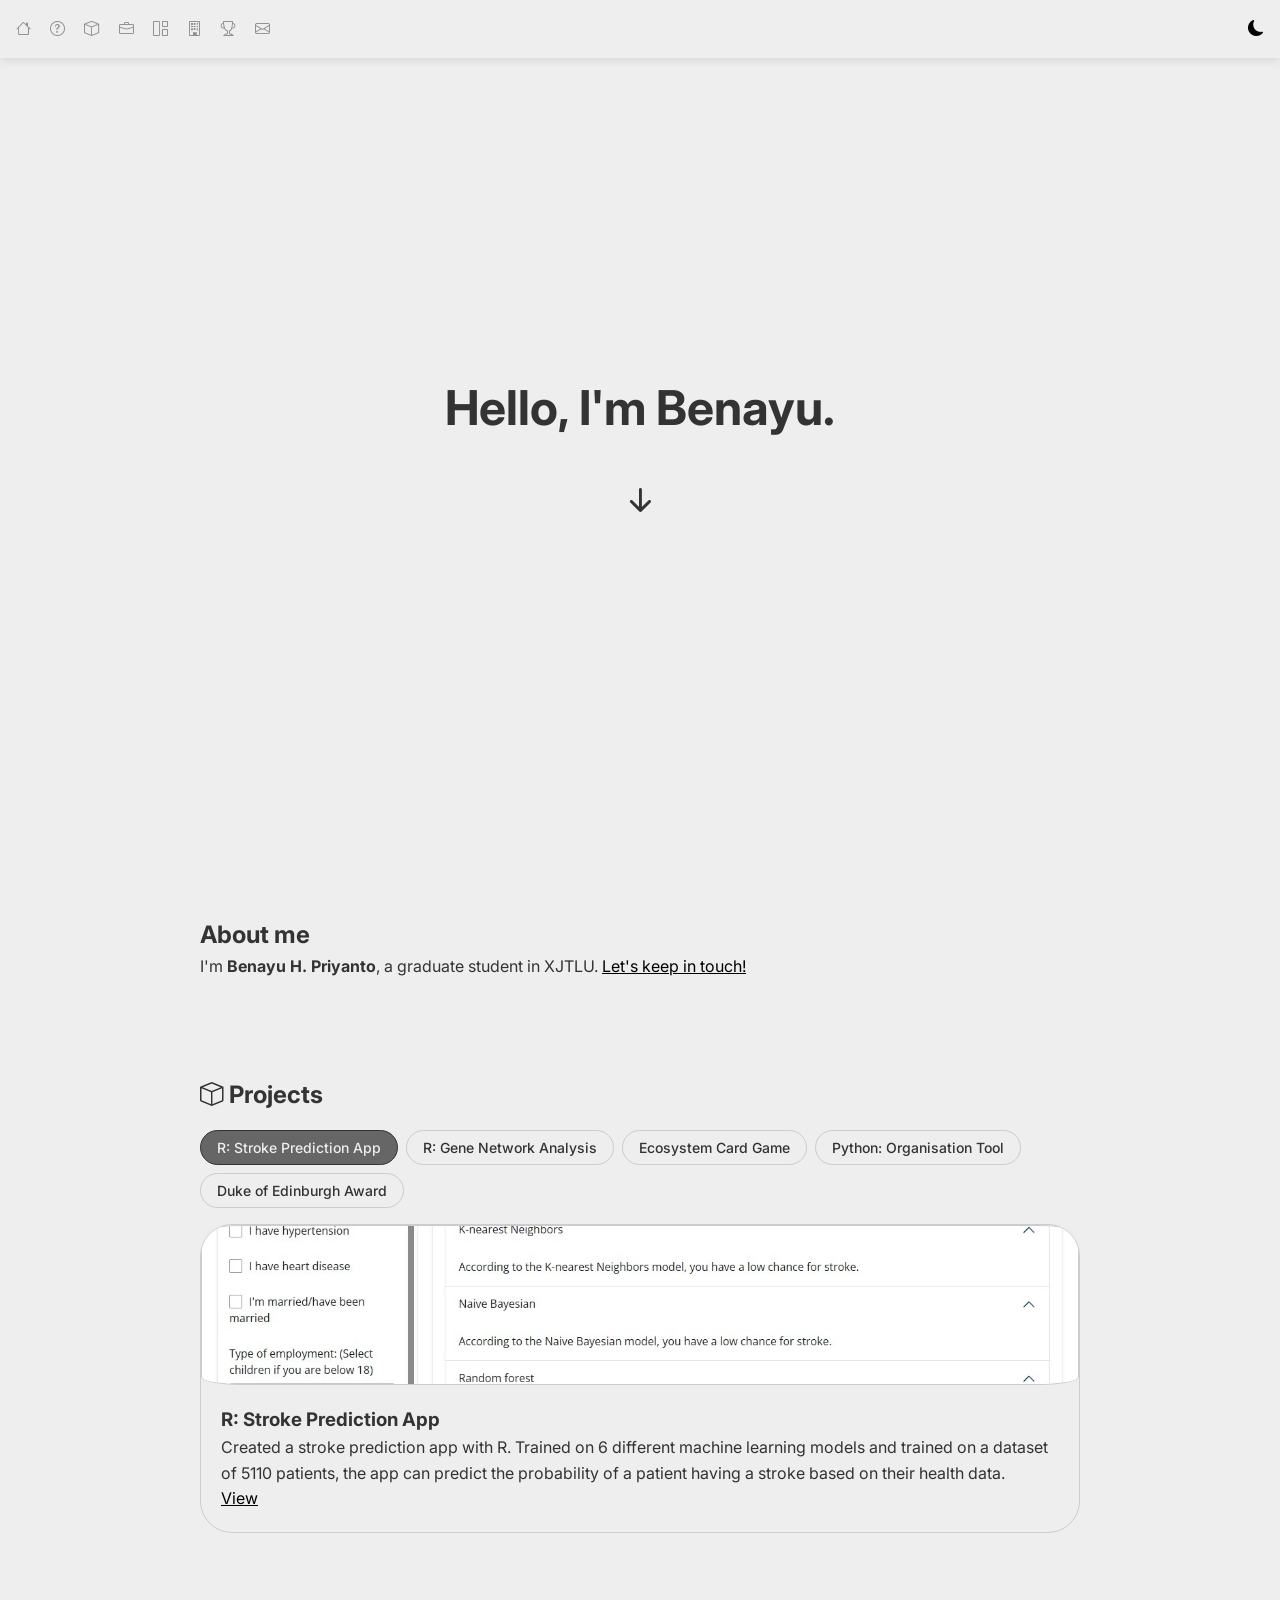
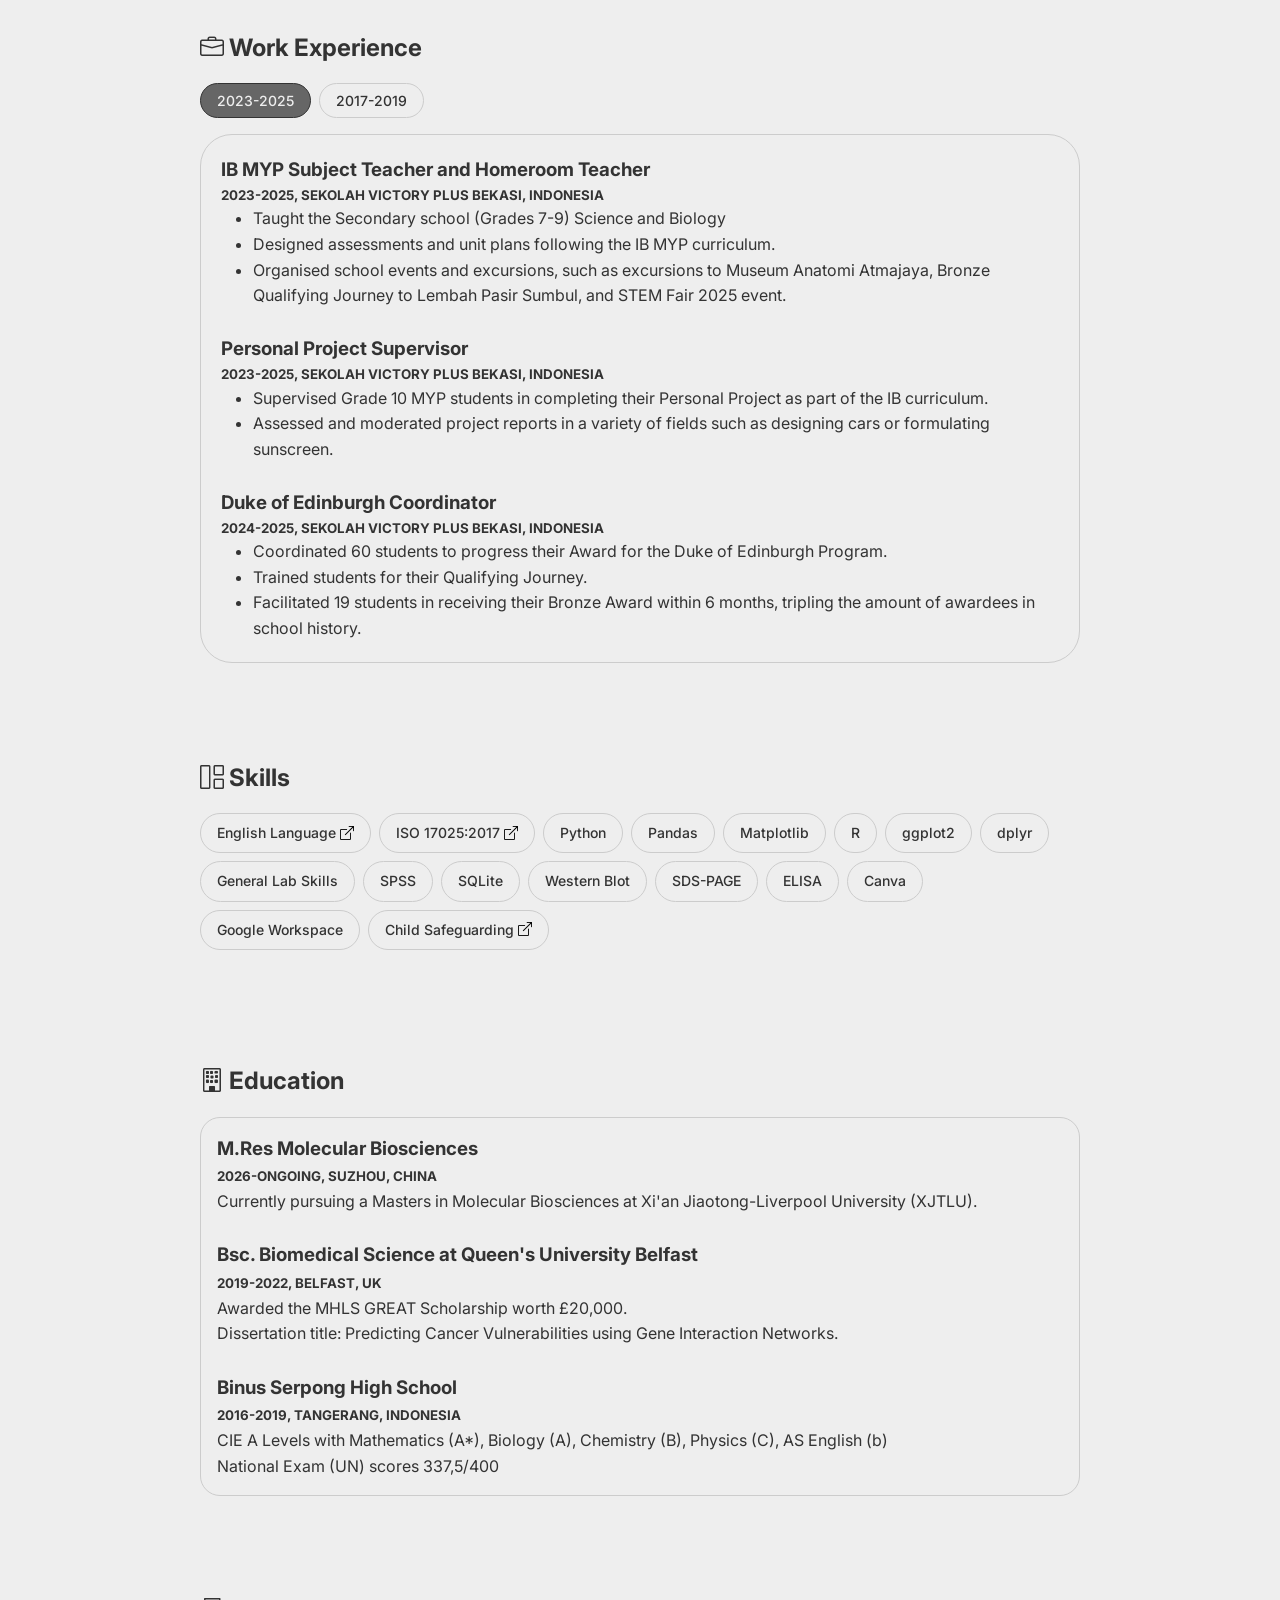
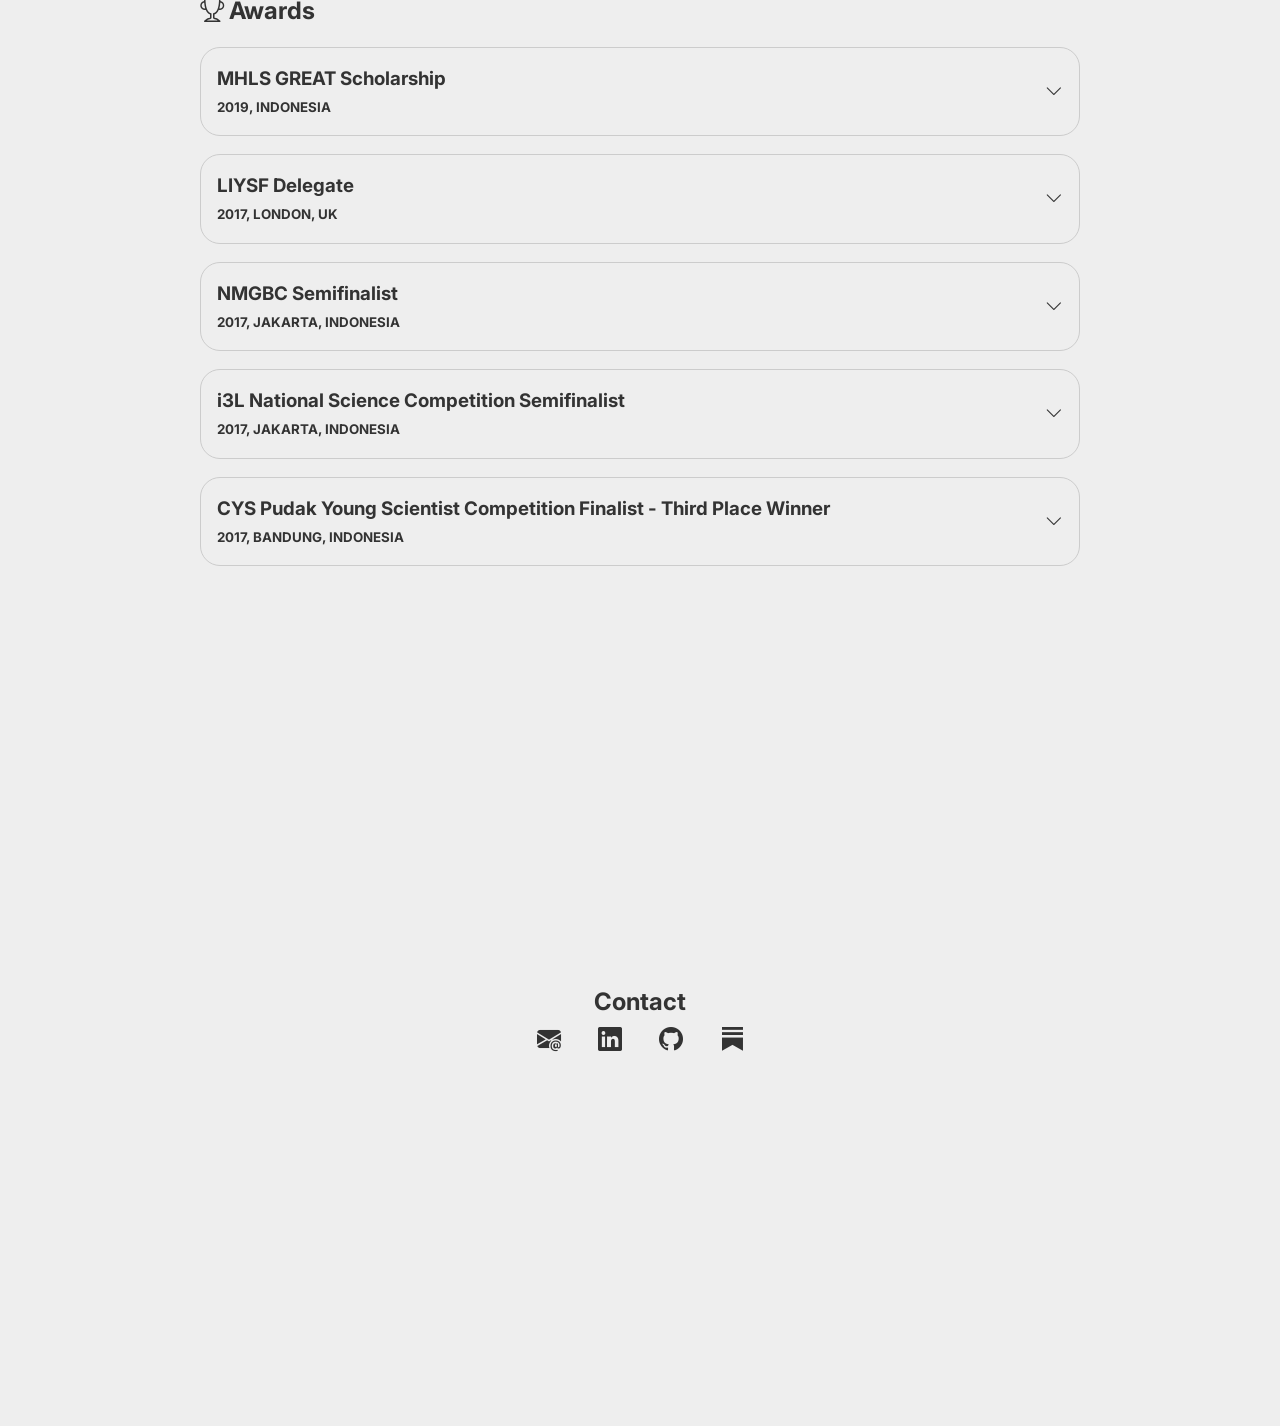
==== commit fc6a8133: "modify skills section" ====
--- a/index.html
+++ b/index.html
@@ -21,7 +21,7 @@
           <li><a href="#about"><i class="bi bi-question-circle"></i></a></li>
           <li><a href="#projects"><i class="bi bi-box"></i></a></li>
           <li><a href="#experience"><i class="bi bi-briefcase"></i></a></li>
-          <li><a href="#skills"><i class="bi bi-gear"></i></a></li>
+          <li><a href="#skills"><i class="bi bi-grid-1x2"></i></a></li>
           <li><a href="#education"><i class="bi bi-building"></i></a></li>
           <li><a href="#awards"><i class="bi bi-trophy"></i></a></li>
           <li><a href="#contact"><i class="bi bi-envelope"></i></a></li>
@@ -179,23 +179,26 @@
 
   <section id="skills" class="section">
     <div class="container">
-      <h2><i class="bi bi-gear"></i> Skills</h2>
+      <h2><i class="bi bi-grid-1x2"></i> Skills</h2>
       <div class="tabs-container">
-      <span class="badge" >English Language</span>
-      <span class="badge" >ISO 17025:2017</span>
+      <span class="badge" >English Language <a href="files/TOEFL.pdf"><i class="bi bi-box-arrow-up-right"></i></a></span>
+      <span class="badge" >ISO 17025:2017 <a href="files/ISO170252017.pdf"><i class="bi bi-box-arrow-up-right"></i></a></span>
       <span class="badge" >Python</span>
       <span class="badge" >Pandas</span>
       <span class="badge" >Matplotlib</span>
       <span class="badge" >R</span>
       <span class="badge" >ggplot2</span>
+      <span class="badge" >dplyr</span>
       <span class="badge" >General Lab Skills</span>
       <span class="badge" >SPSS</span>
       <span class="badge" >SQLite</span>
       <span class="badge" >Western Blot</span>
       <span class="badge" >SDS-PAGE</span>
       <span class="badge" >ELISA</span>
-      <span class="badge" >Child Safeguarding</span>
-      <div class="content-container">
+      <span class="badge" >Canva</span>
+      <span class="badge" >Google Workspace</span>
+      <span class="badge" >Child Safeguarding <a href="files/DukeofEdinburgh.pdf"><i class="bi bi-box-arrow-up-right"></i></a></span>
+      <!-- <div class="content-container">
         <ul class="body-list">
         <li>English: TOEFL 107/120 (2025) <a href="files/TOEFL.pdf"><i class="bi bi-box-arrow-up-right"></i></a>, IELTS Band score 8.0 (2019) <a href="files/IELTS.pdf"><i class="bi bi-box-arrow-up-right"></i></a></li>
         <li>ISO 17025:2017 <a href="files\ISO170252017.pdf"><i class="bi bi-box-arrow-up-right"></i></a> Certification for laboratory management</li>
@@ -206,7 +209,7 @@
         <li>Child Safeguarding: DOE Award Training <a href="files/DukeofEdinburgh.pdf"><i class="bi bi-box-arrow-up-right"></i></a></li>
         <li>GRE test results: 318/340 (Q: 162, V: 156) <a href="files/GRE.pdf"><i class="bi bi-box-arrow-up-right"></i></a></li>
       </ul>
-      </div>
+      </div> -->
     </div>
   </section>
 
@@ -239,7 +242,7 @@
       <h2><i class="bi bi-trophy"></i> Awards</h2>
 
       <div class="award-item">
-        <div class="content-container award-toggle open">
+        <div class="content-container award-toggle">
           <div class="award-header">
             <div>
               <h3>MHLS GREAT Scholarship</h3>
@@ -248,7 +251,7 @@
             <i class="accordion-indicator bi bi-chevron-down"></i>
           </div>
         </div>
-        <div class="accordion-item open">
+        <div class="accordion-item">
           <p>A scholarship for Indonesian students studying biomedical science worth £20,000.</p>
         </div>
       </div>
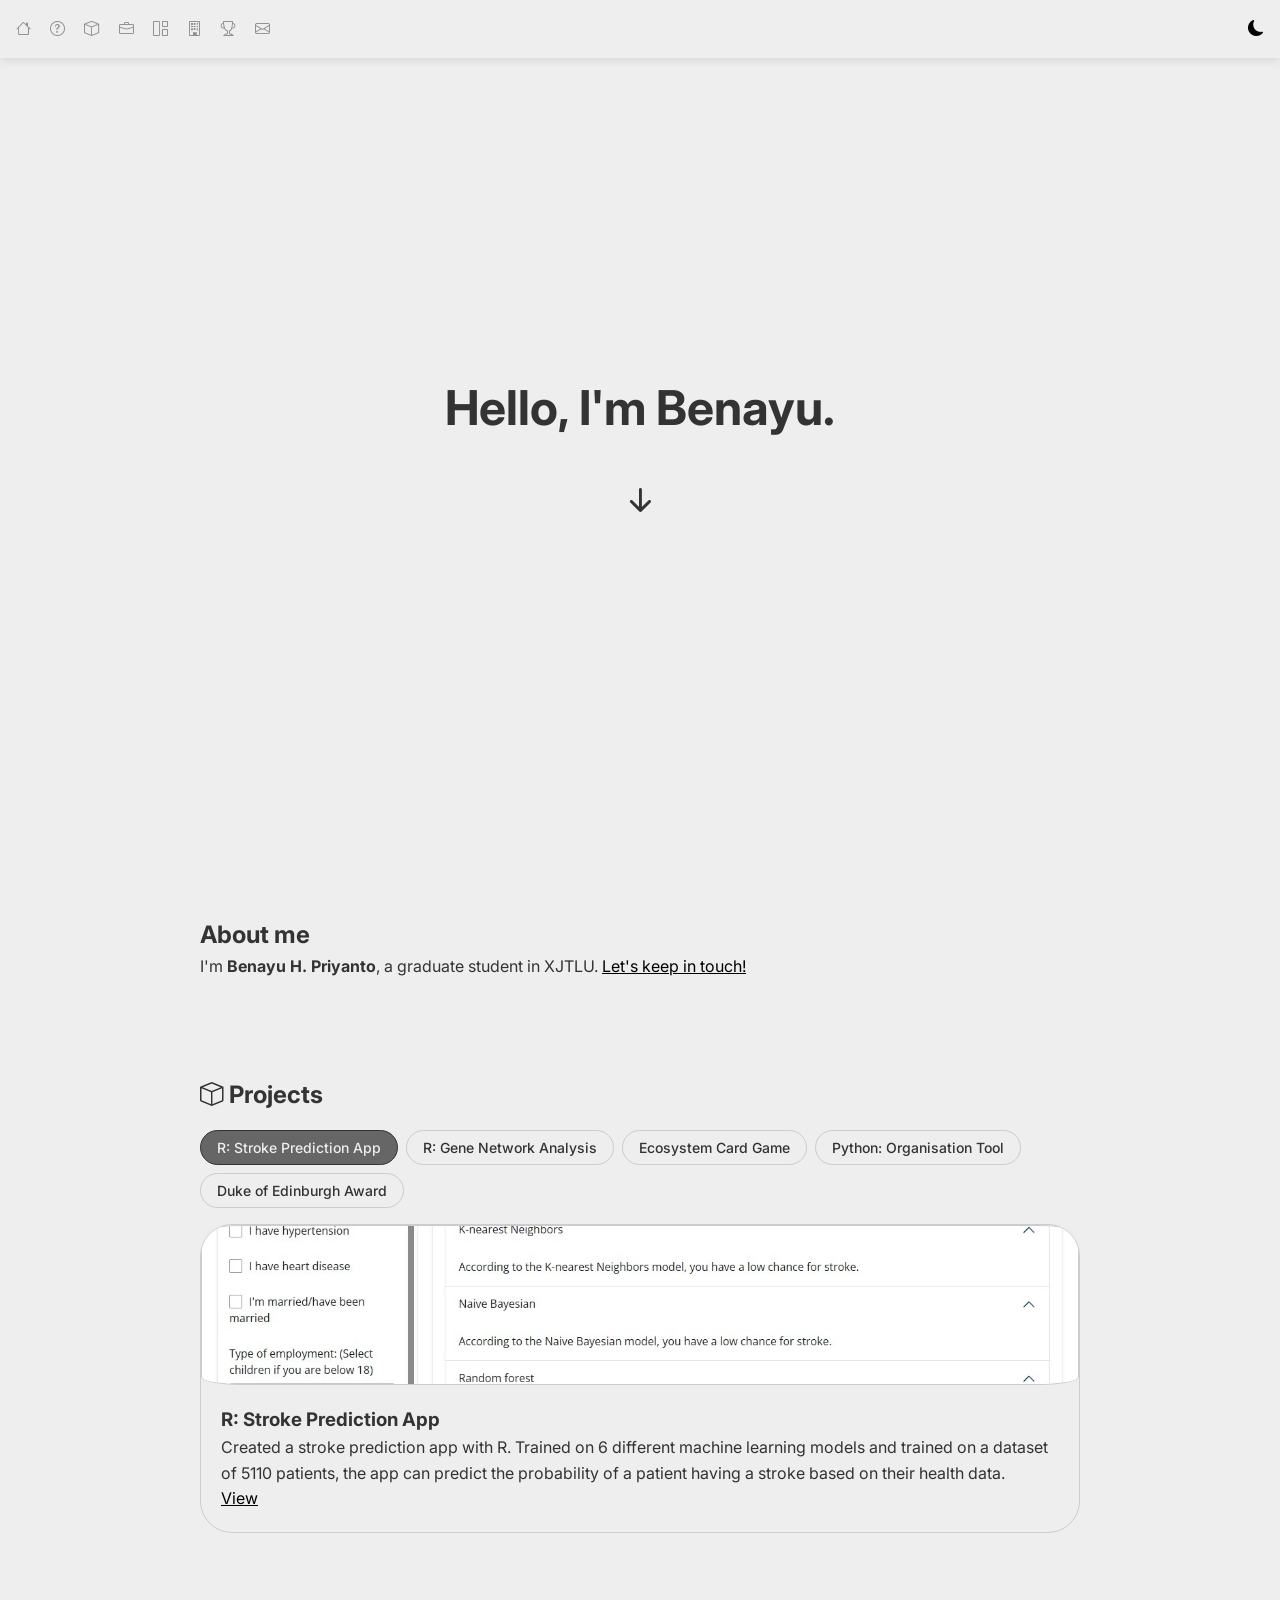
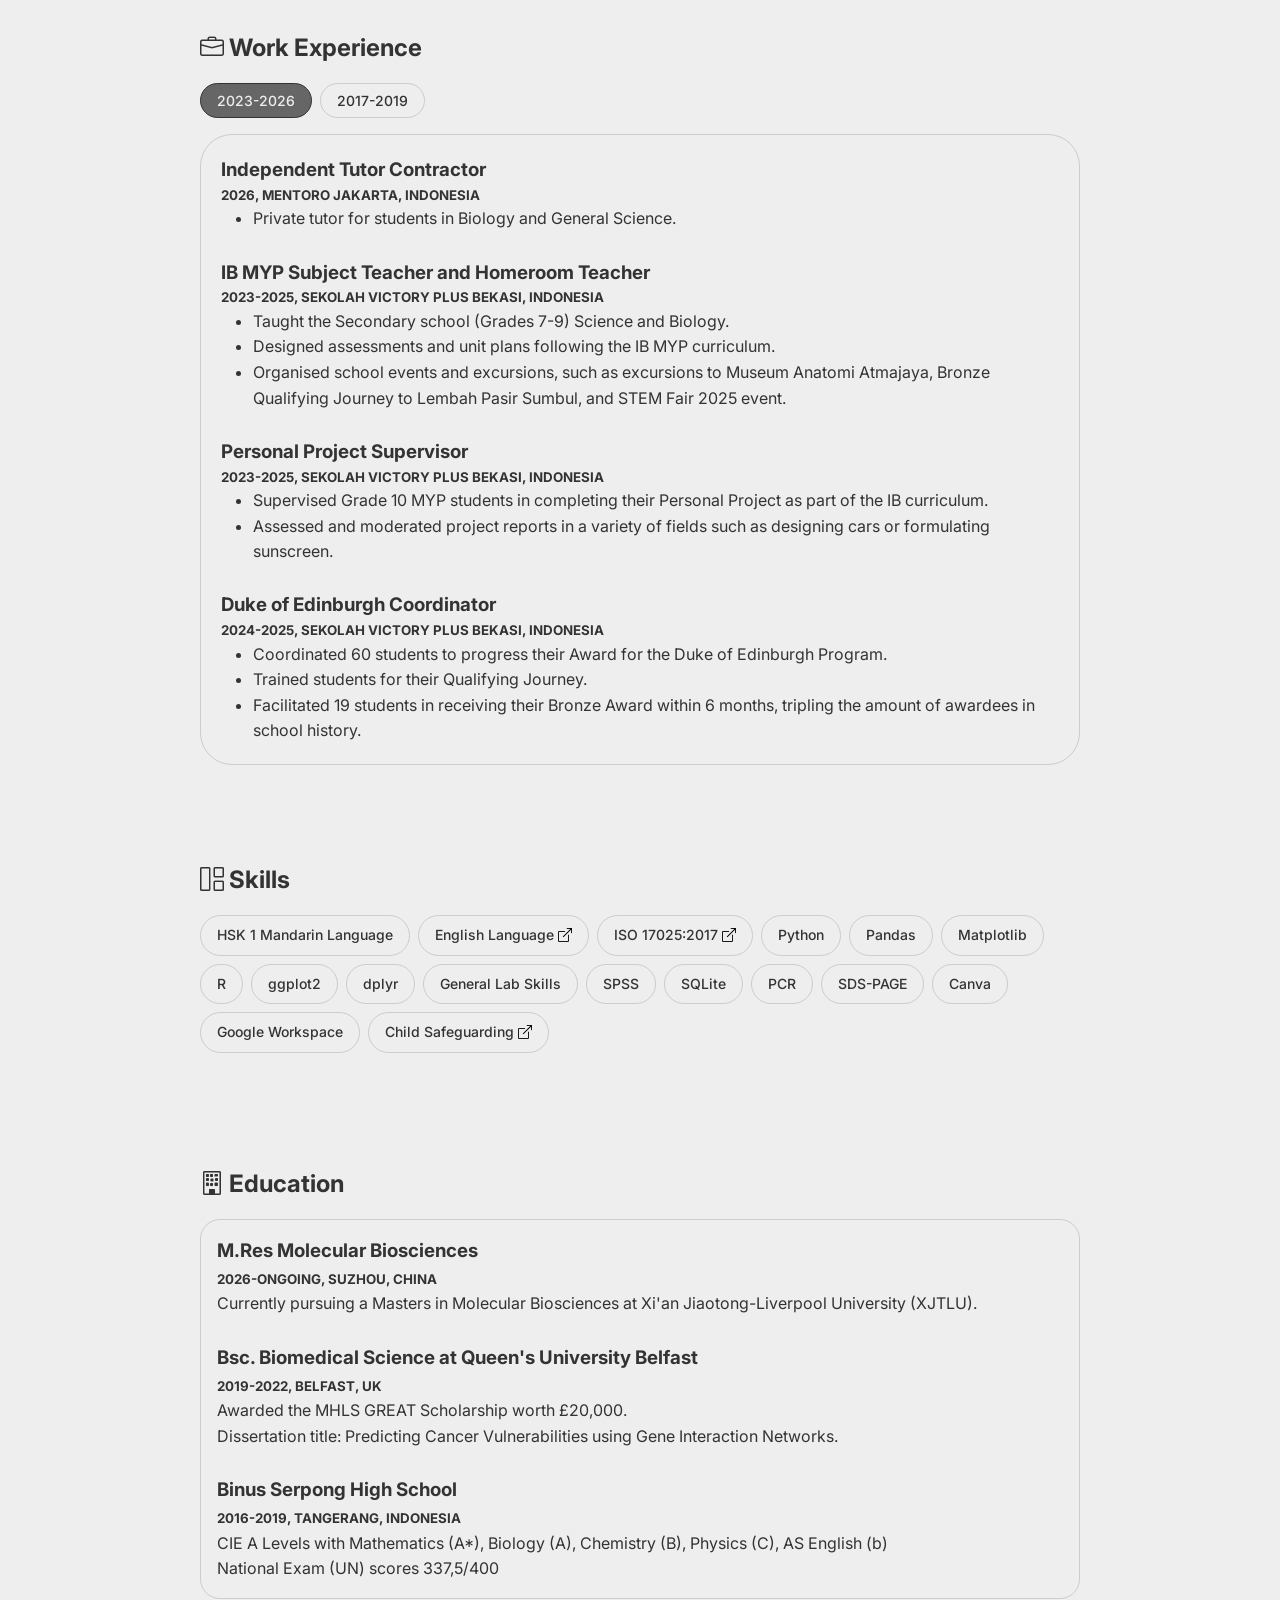
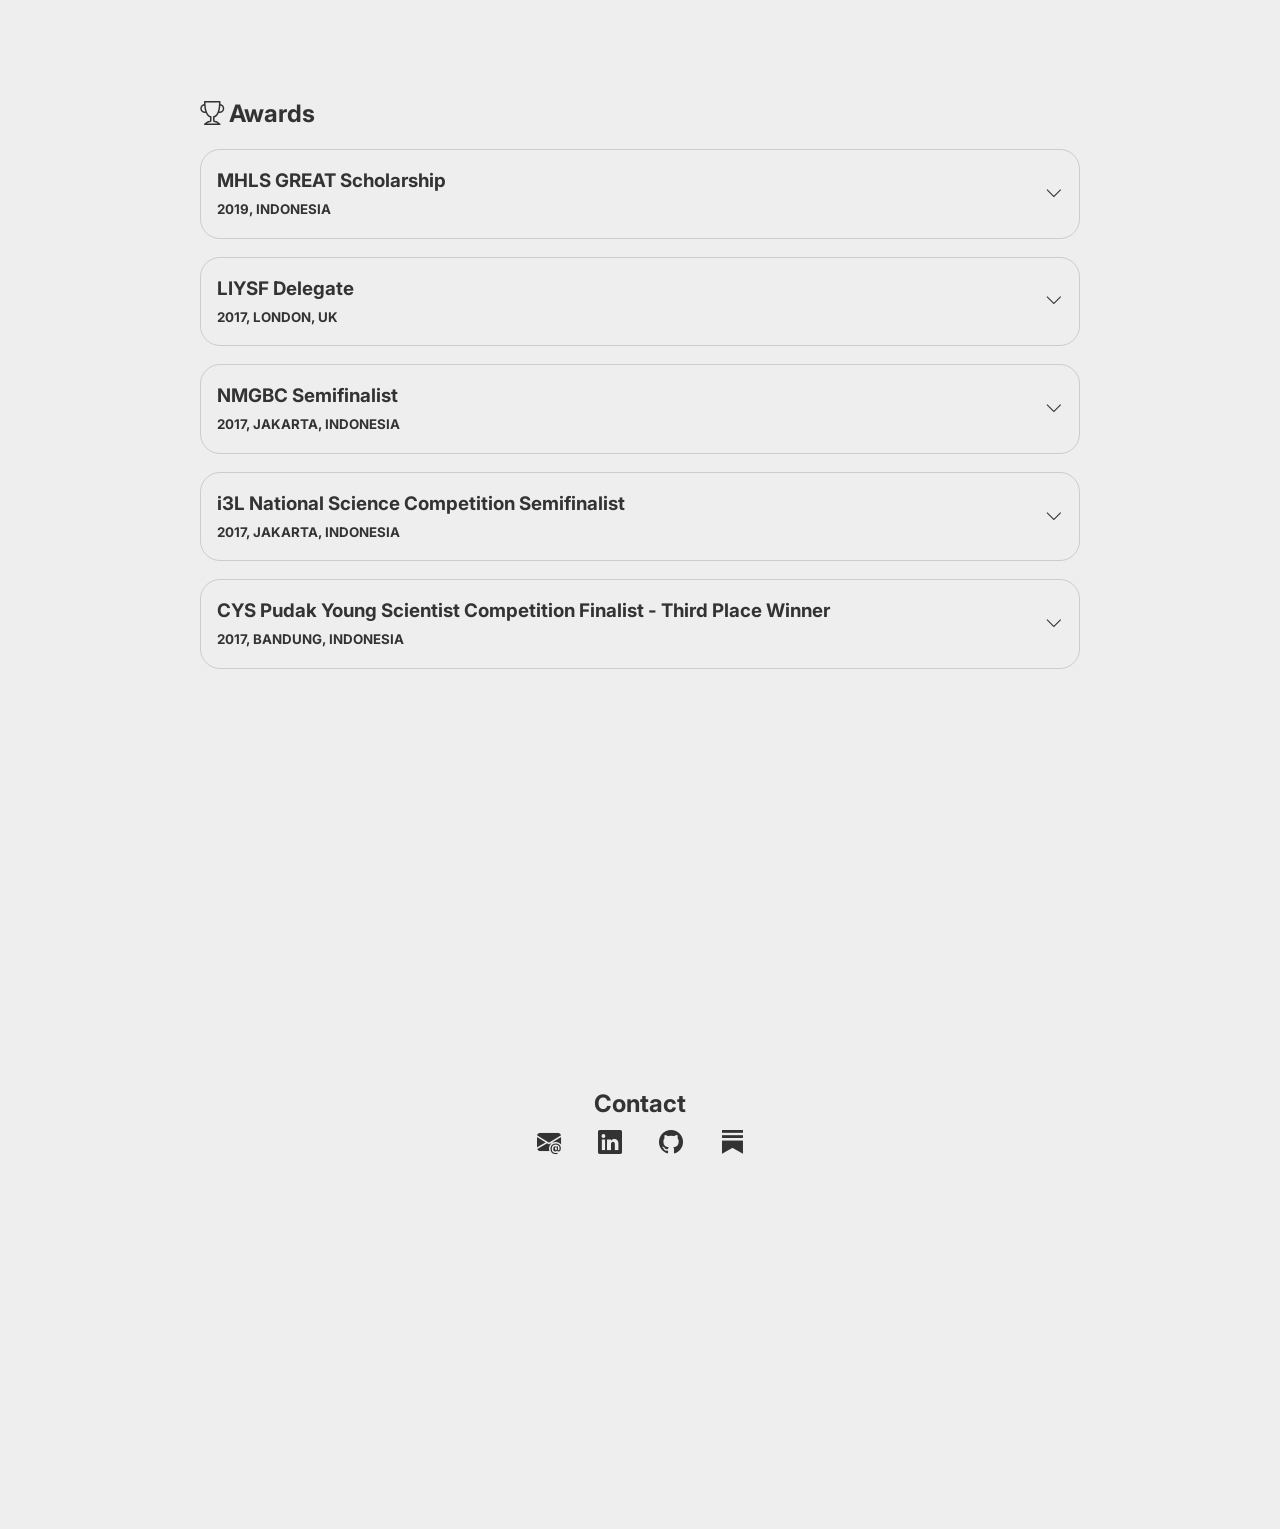
==== commit 43dab1fc: "create pdf resume" ====
--- a/index.html
+++ b/index.html
@@ -114,16 +114,23 @@
       <h2><i class="bi bi-briefcase"></i> Work Experience</h2>
       
       <div class="tabs-container">
-        <button class="badge experience-tab-badge active" data-tab="0">2023-2025</button>
+        <button class="badge experience-tab-badge active" data-tab="0">2023-2026</button>
         <button class="badge experience-tab-badge" data-tab="1">2017-2019</button>
       </div>
 
       <div class="experience-container" id="experience-container">
         <div class="experience-card active">
+          <h3>Independent Tutor Contractor</h3>
+          <small>2026, Mentoro Jakarta, Indonesia</small>
+            <ul class="body-list">
+              <li>Private tutor for students in Biology and General Science.</li>
+            </ul>    
+            <br>
+
           <h3>IB MYP Subject Teacher and Homeroom Teacher</h3>
           <small>2023-2025, Sekolah Victory Plus Bekasi, Indonesia</small>
             <ul class="body-list">
-              <li>Taught the Secondary school (Grades 7-9) Science and Biology </li>
+              <li>Taught the Secondary school (Grades 7-9) Science and Biology. </li>
               <li>Designed assessments and unit plans following the IB MYP curriculum.</li>
               <li>Organised school events and excursions, such as excursions to Museum Anatomi Atmajaya, Bronze Qualifying Journey to Lembah Pasir Sumbul, and STEM Fair 2025 event.</li>
             </ul>       
@@ -181,6 +188,7 @@
     <div class="container">
       <h2><i class="bi bi-grid-1x2"></i> Skills</h2>
       <div class="tabs-container">
+      <span class="badge" >HSK 1 Mandarin Language</span>
       <span class="badge" >English Language <a href="files/TOEFL.pdf"><i class="bi bi-box-arrow-up-right"></i></a></span>
       <span class="badge" >ISO 17025:2017 <a href="files/ISO170252017.pdf"><i class="bi bi-box-arrow-up-right"></i></a></span>
       <span class="badge" >Python</span>
@@ -192,9 +200,8 @@
       <span class="badge" >General Lab Skills</span>
       <span class="badge" >SPSS</span>
       <span class="badge" >SQLite</span>
-      <span class="badge" >Western Blot</span>
+      <span class="badge" >PCR</span>
       <span class="badge" >SDS-PAGE</span>
-      <span class="badge" >ELISA</span>
       <span class="badge" >Canva</span>
       <span class="badge" >Google Workspace</span>
       <span class="badge" >Child Safeguarding <a href="files/DukeofEdinburgh.pdf"><i class="bi bi-box-arrow-up-right"></i></a></span>
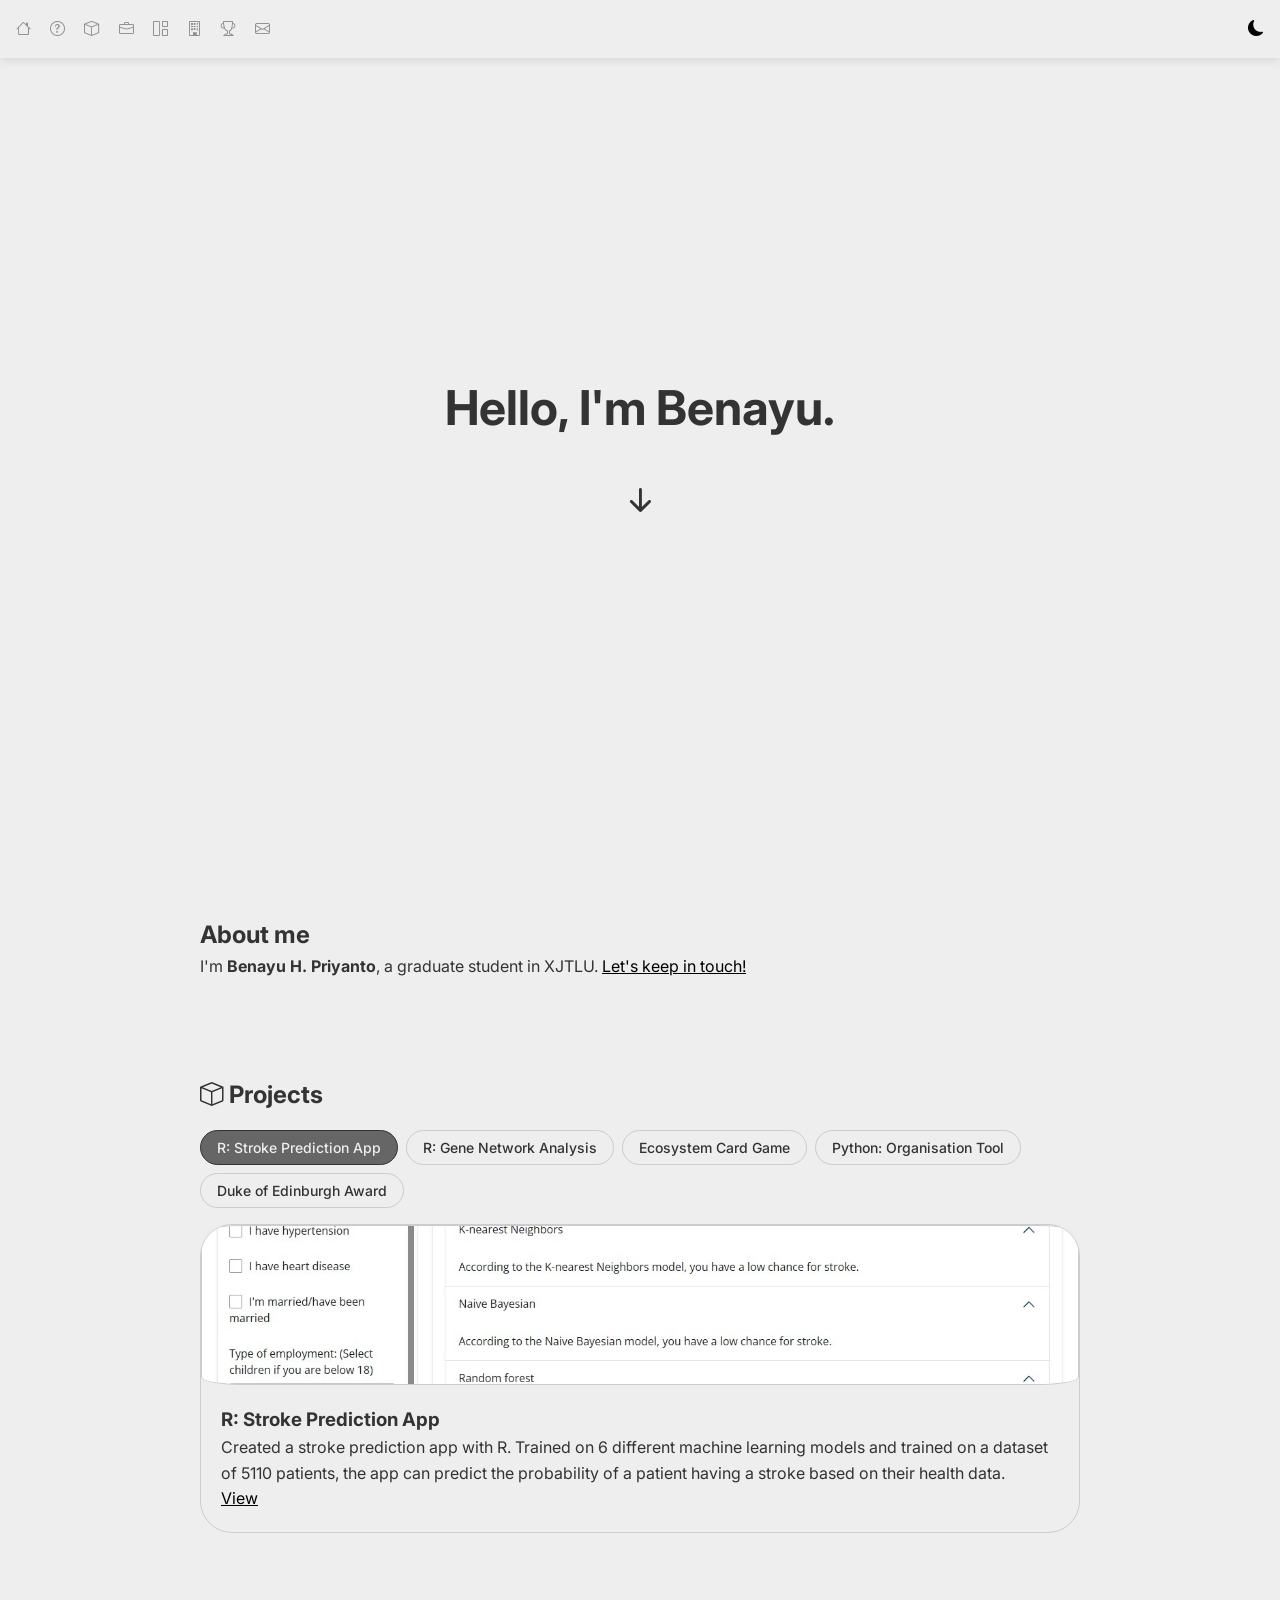
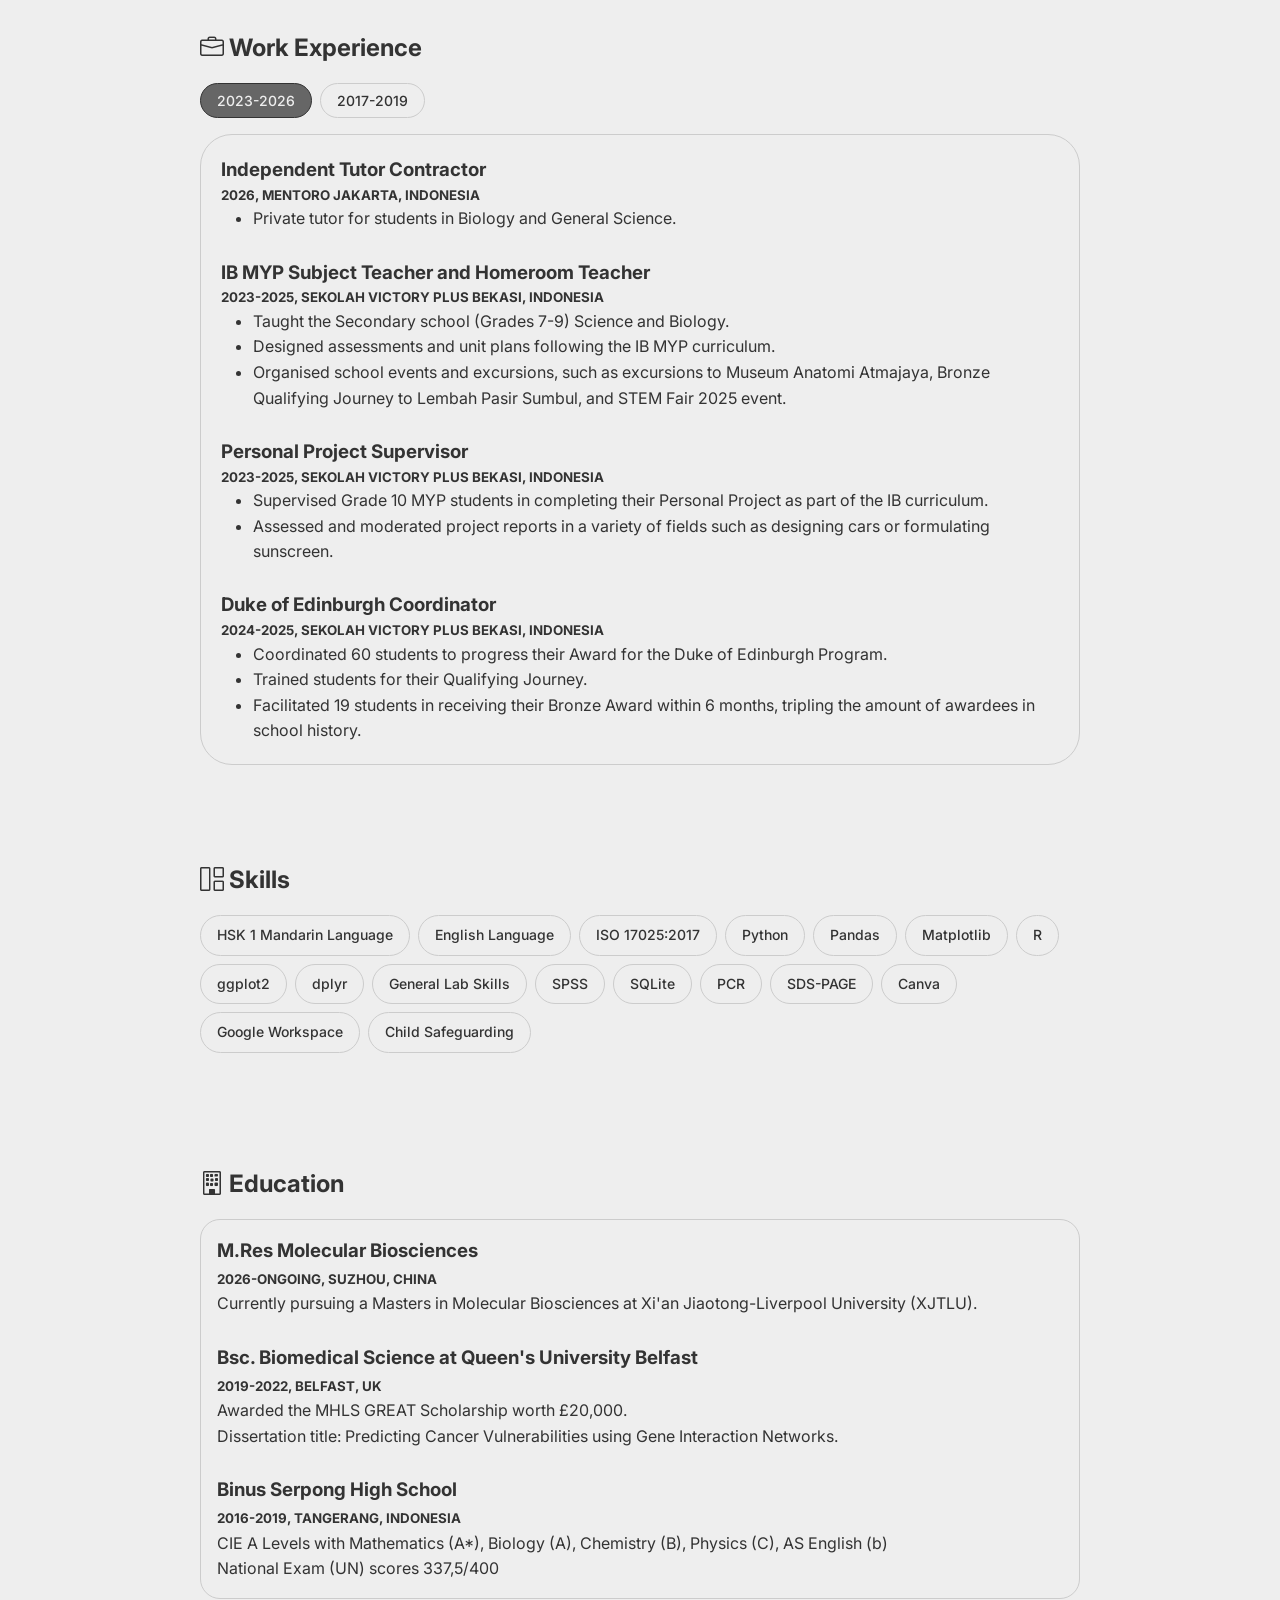
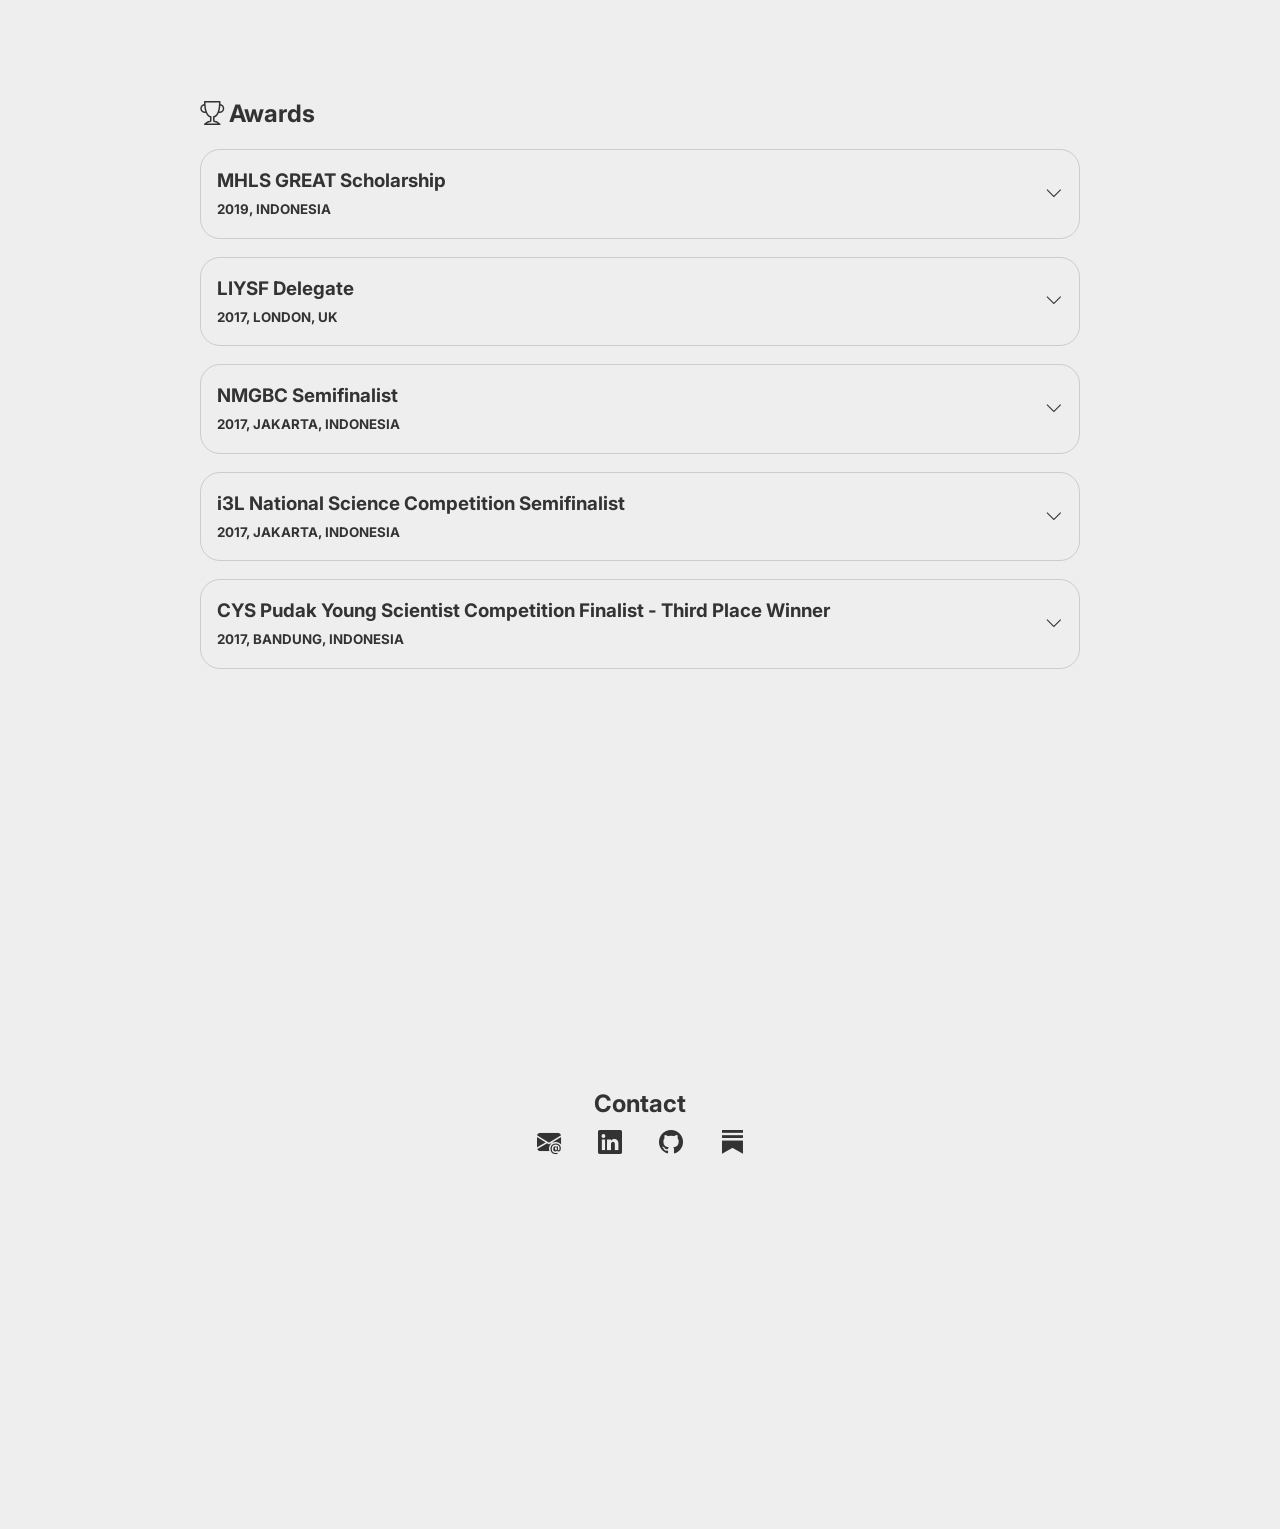
==== commit 164a6f4b: "Modify index.html" ====
--- a/index.html
+++ b/index.html
@@ -189,8 +189,8 @@
       <h2><i class="bi bi-grid-1x2"></i> Skills</h2>
       <div class="tabs-container">
       <span class="badge" >HSK 1 Mandarin Language</span>
-      <span class="badge" >English Language <a href="files/TOEFL.pdf"><i class="bi bi-box-arrow-up-right"></i></a></span>
-      <span class="badge" >ISO 17025:2017 <a href="files/ISO170252017.pdf"><i class="bi bi-box-arrow-up-right"></i></a></span>
+      <span class="badge" >English Language </span>
+      <span class="badge" >ISO 17025:2017 </span>
       <span class="badge" >Python</span>
       <span class="badge" >Pandas</span>
       <span class="badge" >Matplotlib</span>
@@ -204,19 +204,7 @@
       <span class="badge" >SDS-PAGE</span>
       <span class="badge" >Canva</span>
       <span class="badge" >Google Workspace</span>
-      <span class="badge" >Child Safeguarding <a href="files/DukeofEdinburgh.pdf"><i class="bi bi-box-arrow-up-right"></i></a></span>
-      <!-- <div class="content-container">
-        <ul class="body-list">
-        <li>English: TOEFL 107/120 (2025) <a href="files/TOEFL.pdf"><i class="bi bi-box-arrow-up-right"></i></a>, IELTS Band score 8.0 (2019) <a href="files/IELTS.pdf"><i class="bi bi-box-arrow-up-right"></i></a></li>
-        <li>ISO 17025:2017 <a href="files\ISO170252017.pdf"><i class="bi bi-box-arrow-up-right"></i></a> Certification for laboratory management</li>
-        <li>Python: Data analysis (Pandas, Matplotlib), Web development (Django, Flask, REST APIs)</li>
-        <li>R: Statistical analysis (ggplot2, dplyr)</li>
-        <li>Laboratory techniques: ELISA, Western Blot, SDS-PAGE, Aseptic lab technique</li>
-        <li>SPSS, SQLite, Canva, Google Workspace</li>
-        <li>Child Safeguarding: DOE Award Training <a href="files/DukeofEdinburgh.pdf"><i class="bi bi-box-arrow-up-right"></i></a></li>
-        <li>GRE test results: 318/340 (Q: 162, V: 156) <a href="files/GRE.pdf"><i class="bi bi-box-arrow-up-right"></i></a></li>
-      </ul>
-      </div> -->
+      <span class="badge" >Child Safeguarding </span>
     </div>
   </section>
 
@@ -274,7 +262,7 @@
           </div>
         </div>
         <div class="accordion-item">
-          <p>London International Youth Science Forum delegate. <a href="files/LIYSF.pdf"><i class="bi bi-box-arrow-up-right"></i></a><br>Presented a team research project and attended forum presentations on various topics.<br>Research title: Effects of Keratin from Chicken Feather on Cassava Starch-based Bioplastic</p>
+          <p>London International Youth Science Forum delegate.<br>Presented a team research project and attended forum presentations on various topics.<br>Research title: Effects of Keratin from Chicken Feather on Cassava Starch-based Bioplastic</p>
         </div>
       </div>
 
@@ -289,7 +277,7 @@
           </div>
         </div>
         <div class="accordion-item">
-          <p>National Medical & General Biology Competition (NMGBC) <a href="files/NGMBC_1.pdf"><i class="bi bi-box-arrow-up-right"></i></a><br>An annual competition held in University of Indonesia for young secondary students to assess their knowledge in medical and general biology.</p>
+          <p>National Medical & General Biology Competition (NMGBC)<br>An annual competition held in University of Indonesia for young secondary students to assess their knowledge in medical and general biology.</p>
         </div>
       </div>
 
@@ -304,7 +292,7 @@
           </div>
         </div>
         <div class="accordion-item">
-          <p>Indonesia International Institute for Life Sciences (i3L) Competition semifinalist <a href="files/i3L_1.pdf"><i class="bi bi-box-arrow-up-right"></i></a><br>The institute regularly holds competitions for secondary students to showcase their research and talent.<br>Research title: Effects of Keratin from Chicken Feather on Cassava Starch-based Bioplastic</p>
+          <p>Indonesia International Institute for Life Sciences (i3L) Competition semifinalist <br>The institute regularly holds competitions for secondary students to showcase their research and talent.<br>Research title: Effects of Keratin from Chicken Feather on Cassava Starch-based Bioplastic</p>
         </div>
       </div>
 
@@ -319,7 +307,7 @@
           </div>
         </div>
         <div class="accordion-item">
-          <p>The Young Scientist Competition (Lomba Peneliti Belia) <a href="files/YSC_1.pdf"><i class="bi bi-box-arrow-up-right"></i></a><br>An annual competition held by Pudak Scientific and Centre of Young Scientists to foster young talents in research.<br>Research title: Effects of Keratin from Chicken Feather on Cassava Starch-based Bioplastic</p>
+          <p>The Young Scientist Competition (Lomba Peneliti Belia)<br>An annual competition held by Pudak Scientific and Centre of Young Scientists to foster young talents in research.<br>Research title: Effects of Keratin from Chicken Feather on Cassava Starch-based Bioplastic</p>
         </div>
       </div>
     </div>
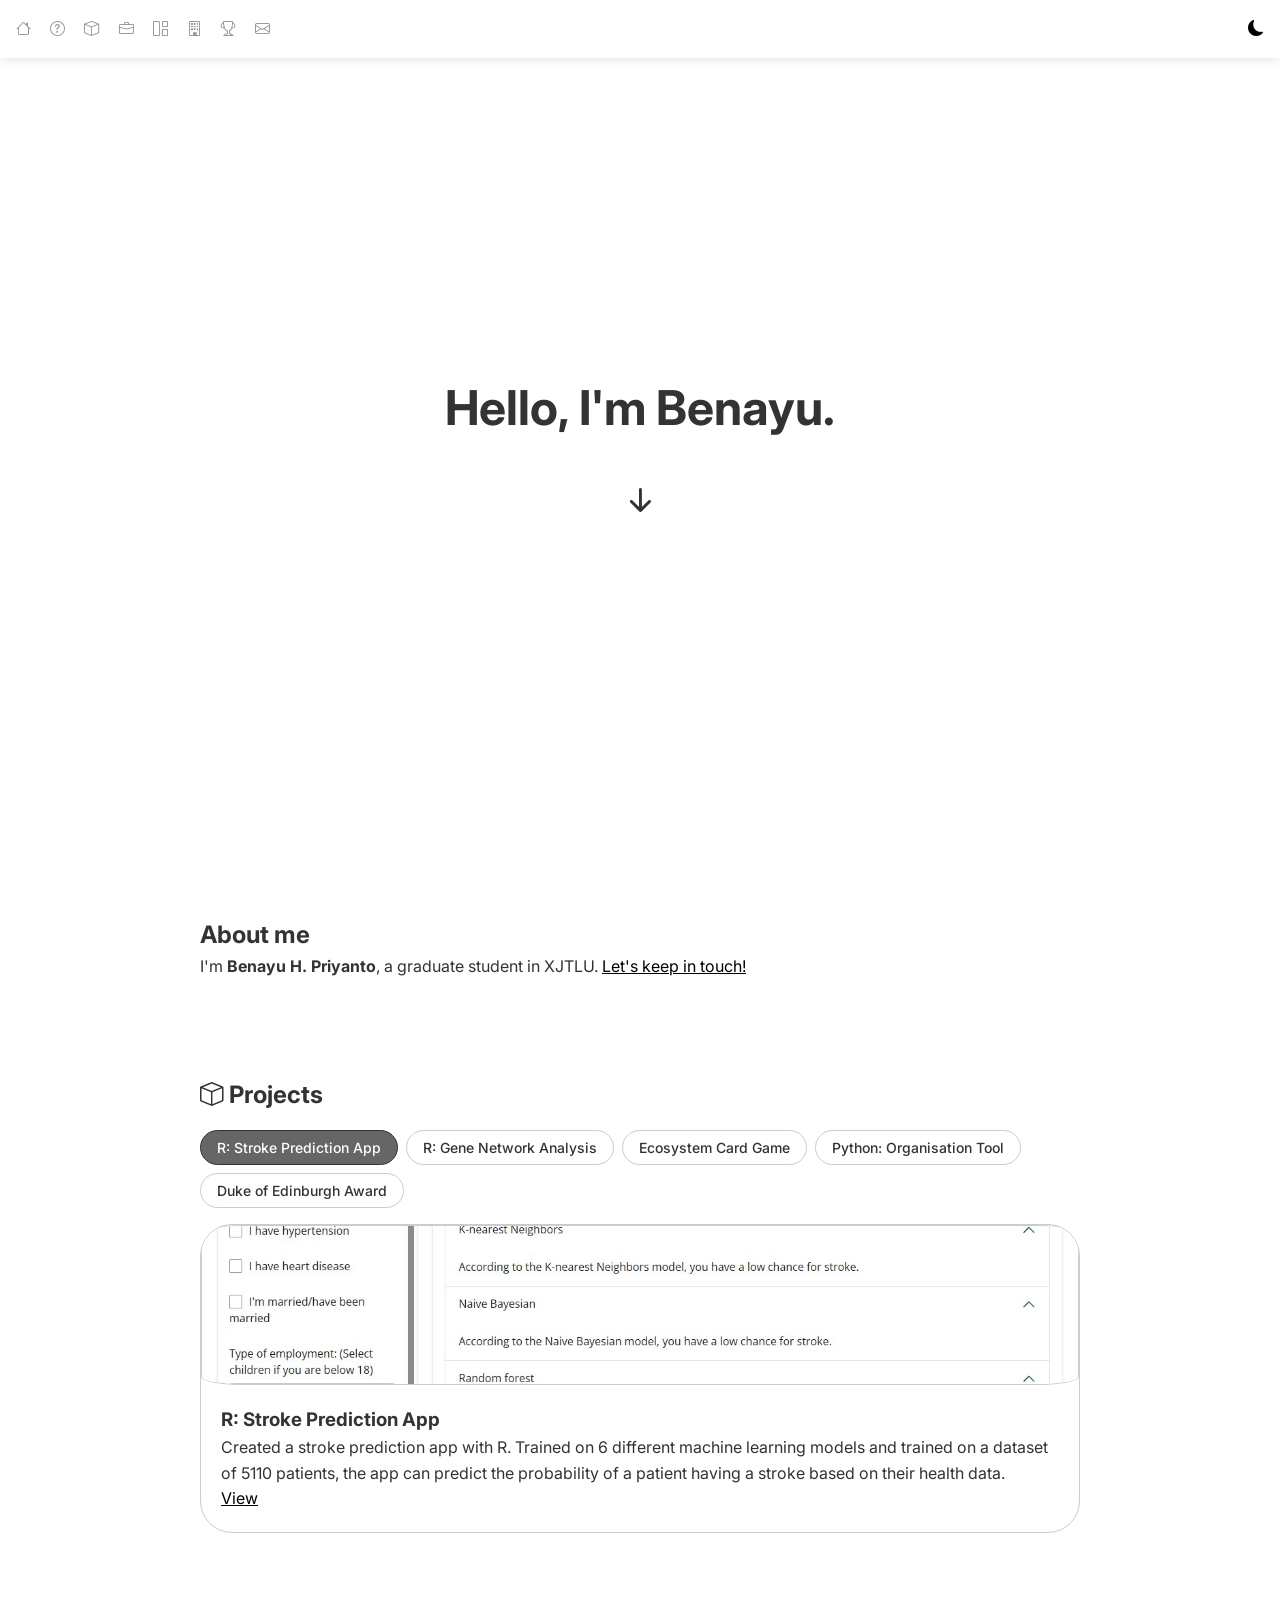
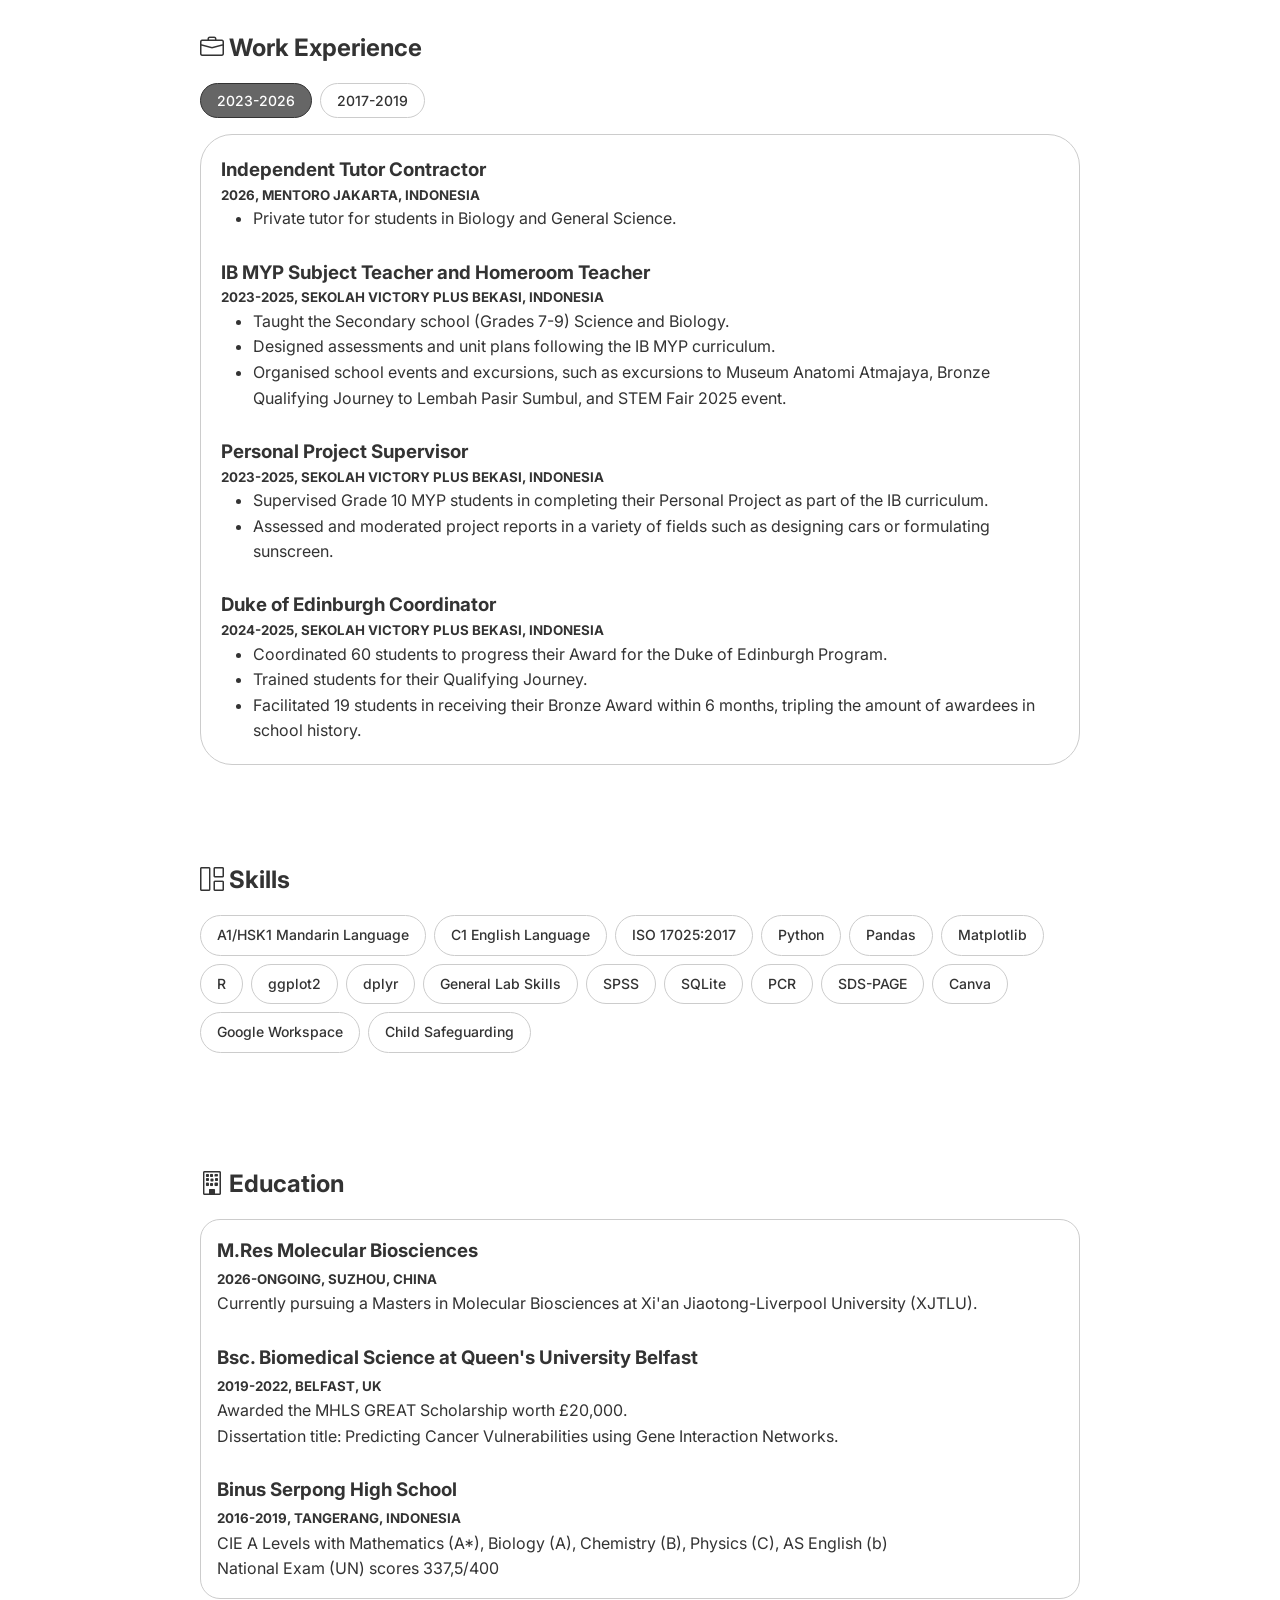
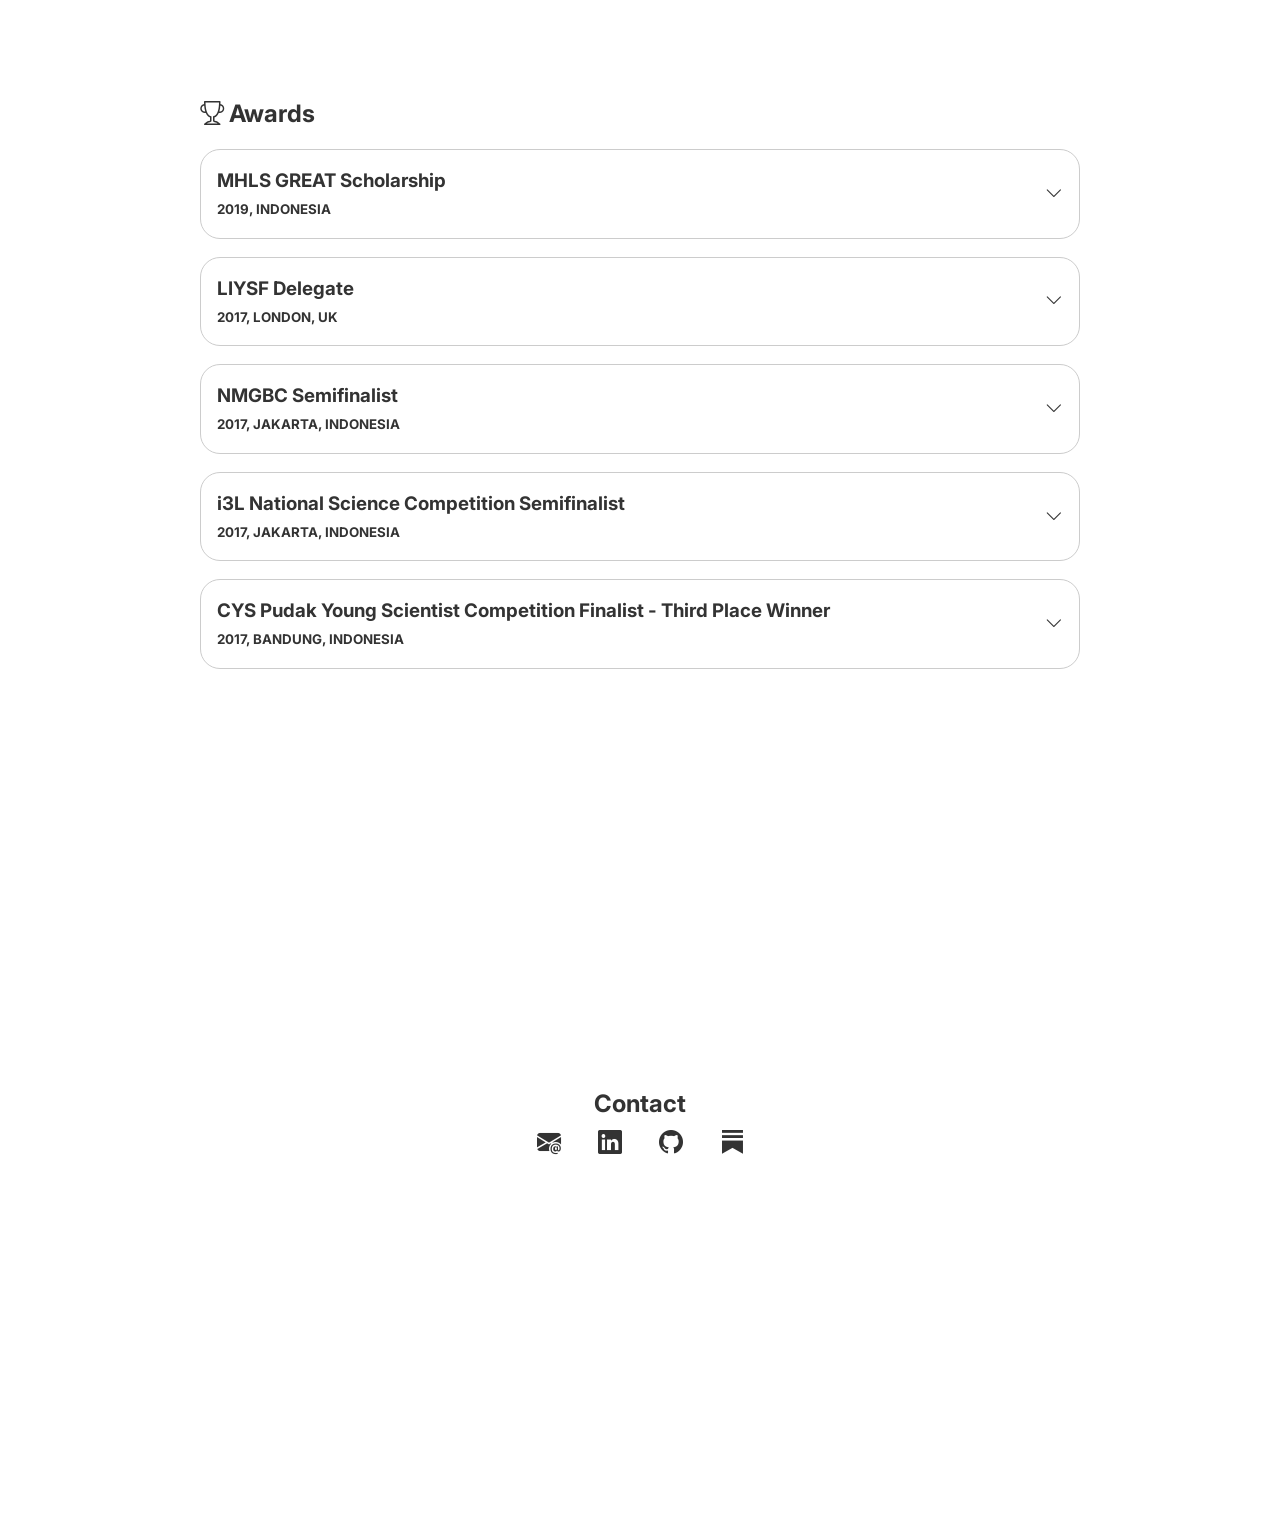
==== commit 7ade8b31: "modify index.html" ====
--- a/index.html
+++ b/index.html
@@ -188,8 +188,8 @@
     <div class="container">
       <h2><i class="bi bi-grid-1x2"></i> Skills</h2>
       <div class="tabs-container">
-      <span class="badge" >HSK 1 Mandarin Language</span>
-      <span class="badge" >English Language </span>
+      <span class="badge" >A1/HSK1 Mandarin Language</span>
+      <span class="badge" >C1 English Language </span>
       <span class="badge" >ISO 17025:2017 </span>
       <span class="badge" >Python</span>
       <span class="badge" >Pandas</span>
--- a/styles.css
+++ b/styles.css
@@ -20,14 +20,14 @@
 body {
   font-family: 'Inter', sans-serif;
   line-height: 1.6;
-  background: #EEEEEE;
+  background: #FFFFFF;
   color: #333333;
   transition: background 1s, color 1s;
 }
 
 body.dark {
   background: #333333;
-  color: #EEEEEE;
+  color: #FFFFFF;
 }
 
 a {
@@ -37,7 +37,7 @@
 }
 
 body.dark a{
-  color: #EEEEEE;
+  color: #FFFFFF;
 }
 
 small {
@@ -56,7 +56,7 @@
 
 /* Default navbar style */
 #navbar {
-  background-color: #EEEEEE; /* light mode background */
+  background-color: #FFFFFF; /* light mode background */
   color: #333333; /* light mode text */
   transition: background-color 0.3s, color 0.3s;
   padding: 1rem;
@@ -64,11 +64,11 @@
 
 body.dark #navbar {
   background-color: #333333; /* dark mode background */
-  color: #EEEEEE; /* dark mode text */
+  color: #FFFFFF; /* dark mode text */
 }
 
 body.dark .nav-links a {
-  color: #EEEEEE;
+  color: #FFFFFF;
 }
 
 body.dark .nav-links a:hover {
@@ -76,7 +76,7 @@
 }
 
 body.dark .logo {
-  color: #EEEEEE;
+  color: #FFFFFF;
 }
 
 .nav-container {
@@ -142,7 +142,7 @@
 }
 
 body.dark h2 a {
-    color: #EEEEEE;
+    color: #FFFFFF;
   }
 
 
@@ -187,7 +187,7 @@
 
 body.dark .badge {
   background-color: transparent;
-  color: #EEEEEE;
+  color: #FFFFFF;
   border-color: #777777;
 }
 
@@ -216,7 +216,7 @@
 .project-tab-badge.active,
 .experience-tab-badge.active {
   background-color: #666666;
-  color: #EEEEEE;
+  color: #FFFFFF;
   border-color: #333333;
 }
 
@@ -374,7 +374,7 @@
 
 body.dark #scrollTopBtn {
   /* background-color: #555; */
-  color: #EEEEEE;
+  color: #FFFFFF;
   background-color: transparent;
 }
 
@@ -385,7 +385,7 @@
   top: 0;
   width: 100%;
   z-index: 1000;
-  background-color: #EEEEEE; /* Match your site's background */
+  background-color: #FFFFFF; /* Match your site's background */
   box-shadow: 0 0.125rem 0.625rem rgba(0,0,0,0.1);
 }
 
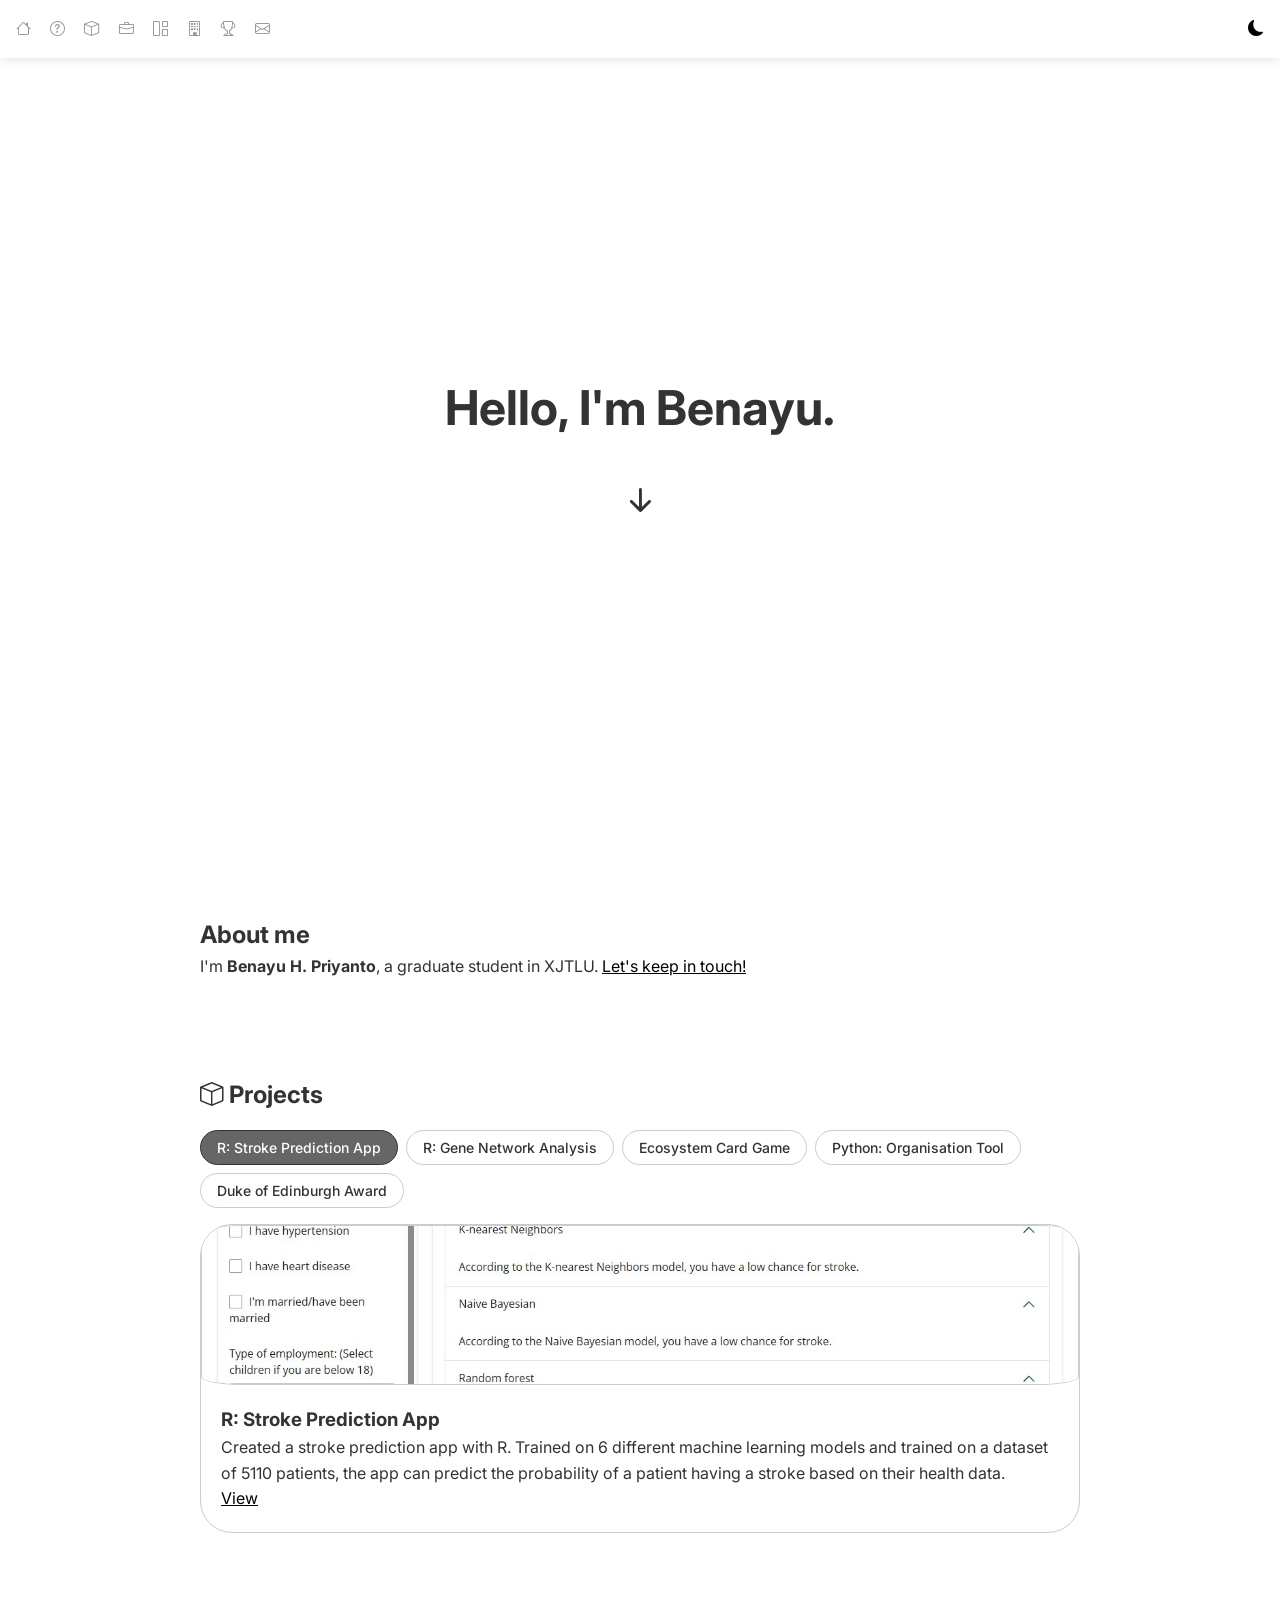
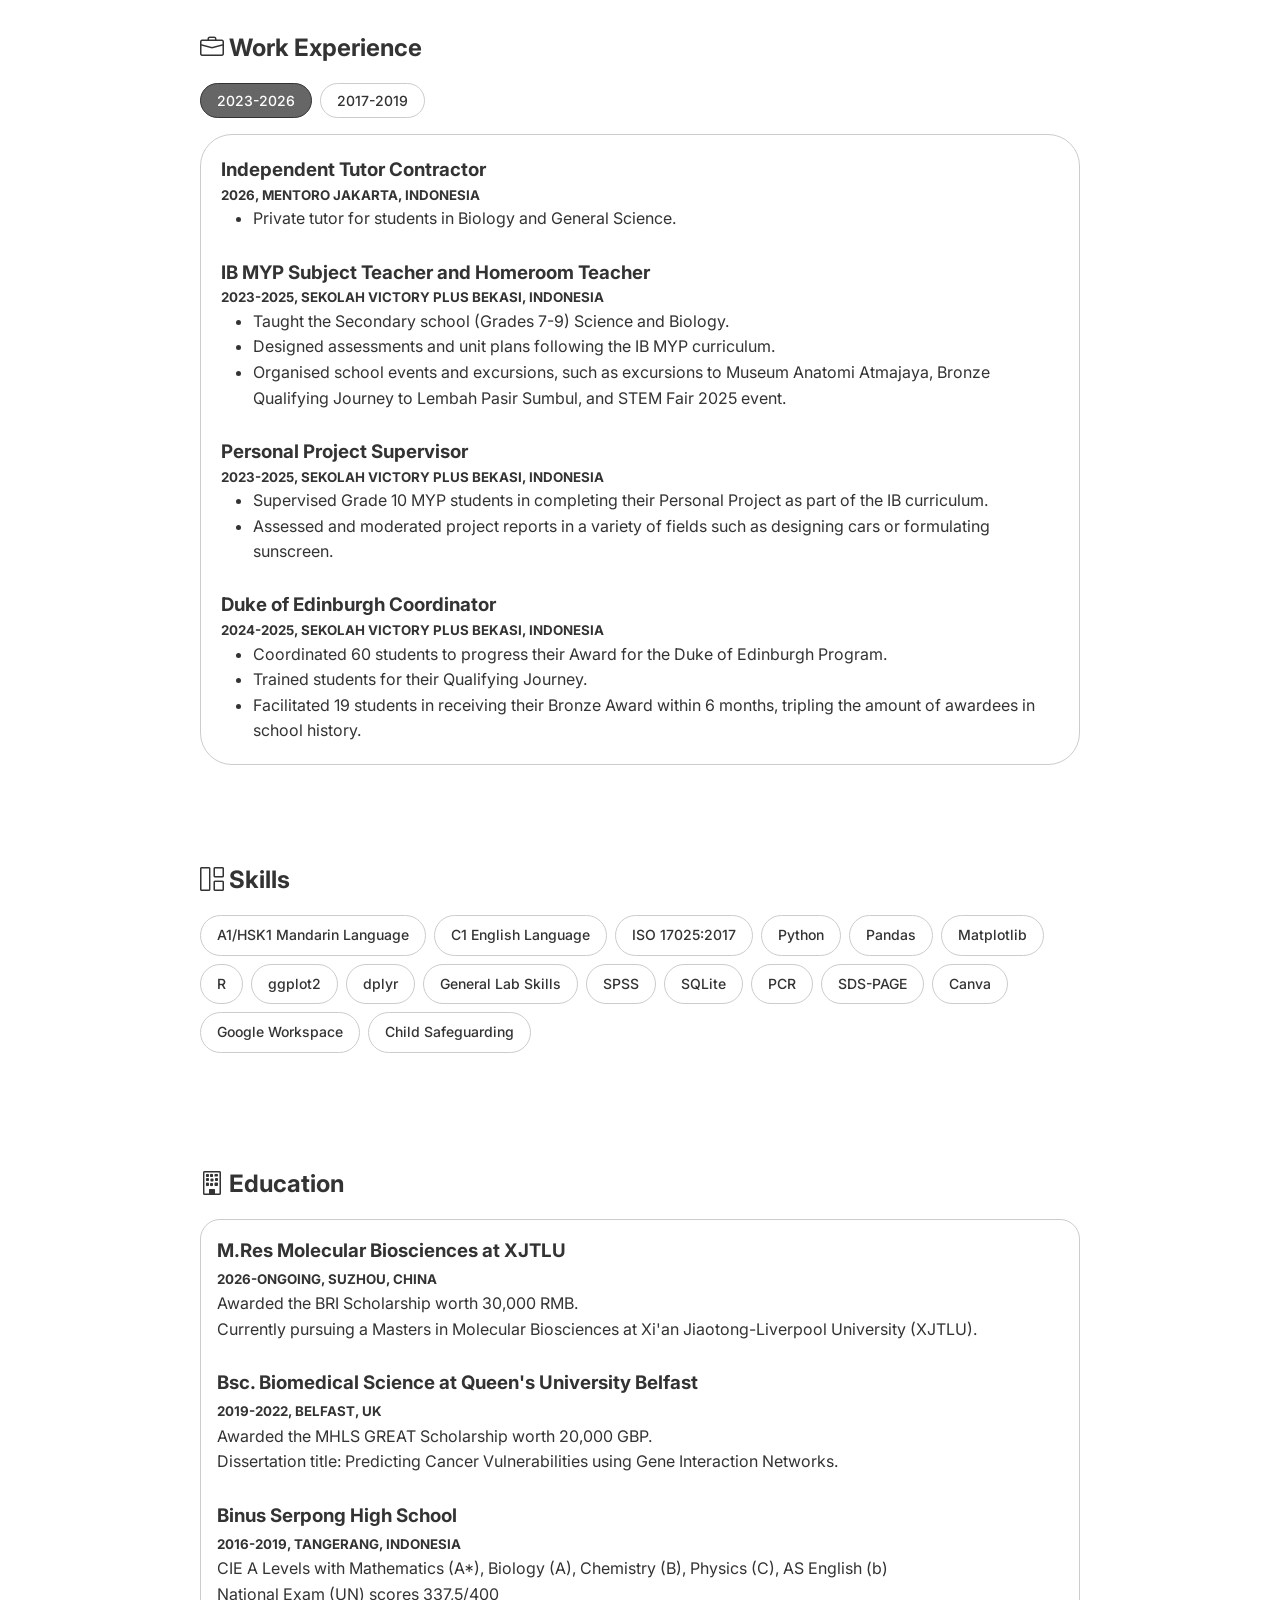
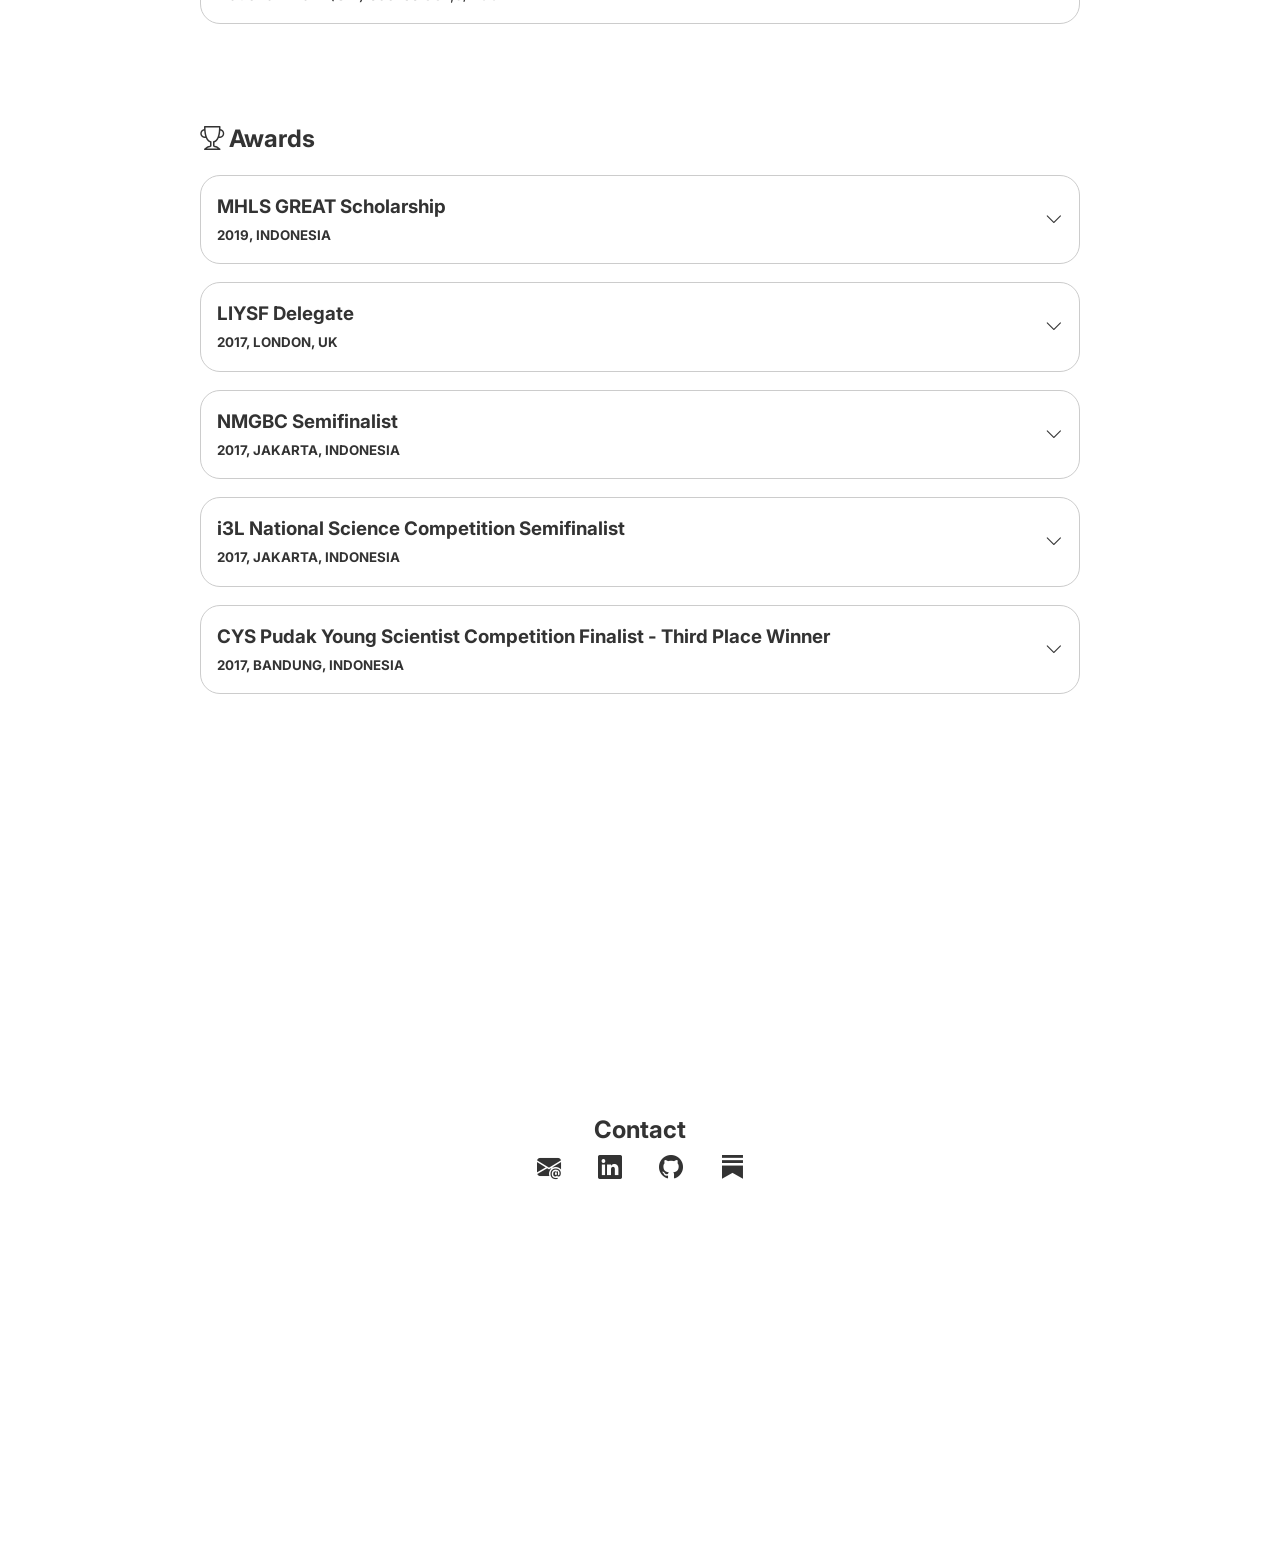
==== commit 3358c838: "Updated index.html" ====
--- a/index.html
+++ b/index.html
@@ -213,14 +213,15 @@
       <h2><i class="bi bi-building"></i> Education</h2>
       <div class="content-container">
 
-      <h3>M.Res Molecular Biosciences</h3>
+      <h3>M.Res Molecular Biosciences at XJTLU</h3>
       <small>2026-ongoing, Suzhou, China</small>
+      <p>Awarded the BRI Scholarship worth 30,000 RMB.</p>
       <p>Currently pursuing a Masters in Molecular Biosciences at Xi'an Jiaotong-Liverpool University (XJTLU).</p>
       <br>
 
       <h3>Bsc. Biomedical Science at Queen's University Belfast</h3>
       <small>2019-2022, Belfast, UK</small>
-      <p>Awarded the MHLS GREAT Scholarship worth £20,000.
+      <p>Awarded the MHLS GREAT Scholarship worth 20,000 GBP.
         <br>Dissertation title: Predicting Cancer Vulnerabilities using Gene Interaction Networks.</p>
       <br>
       
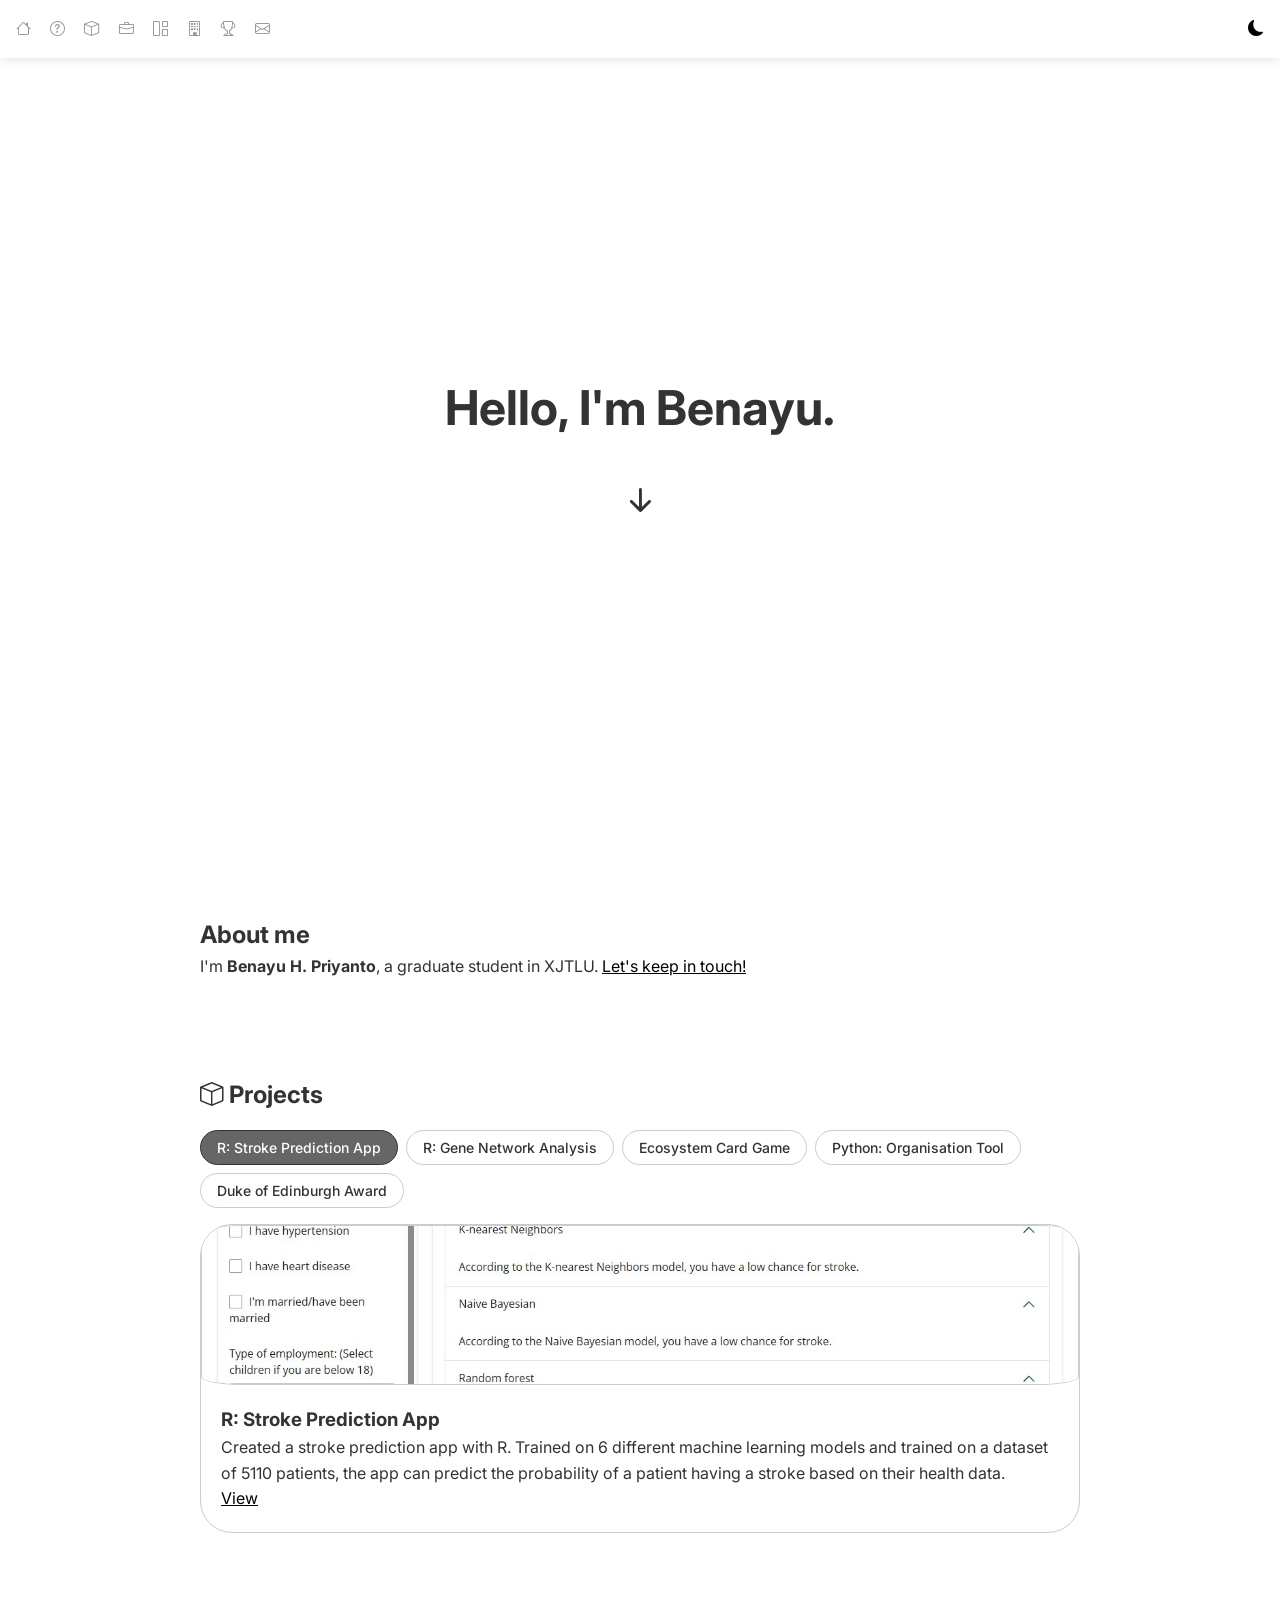
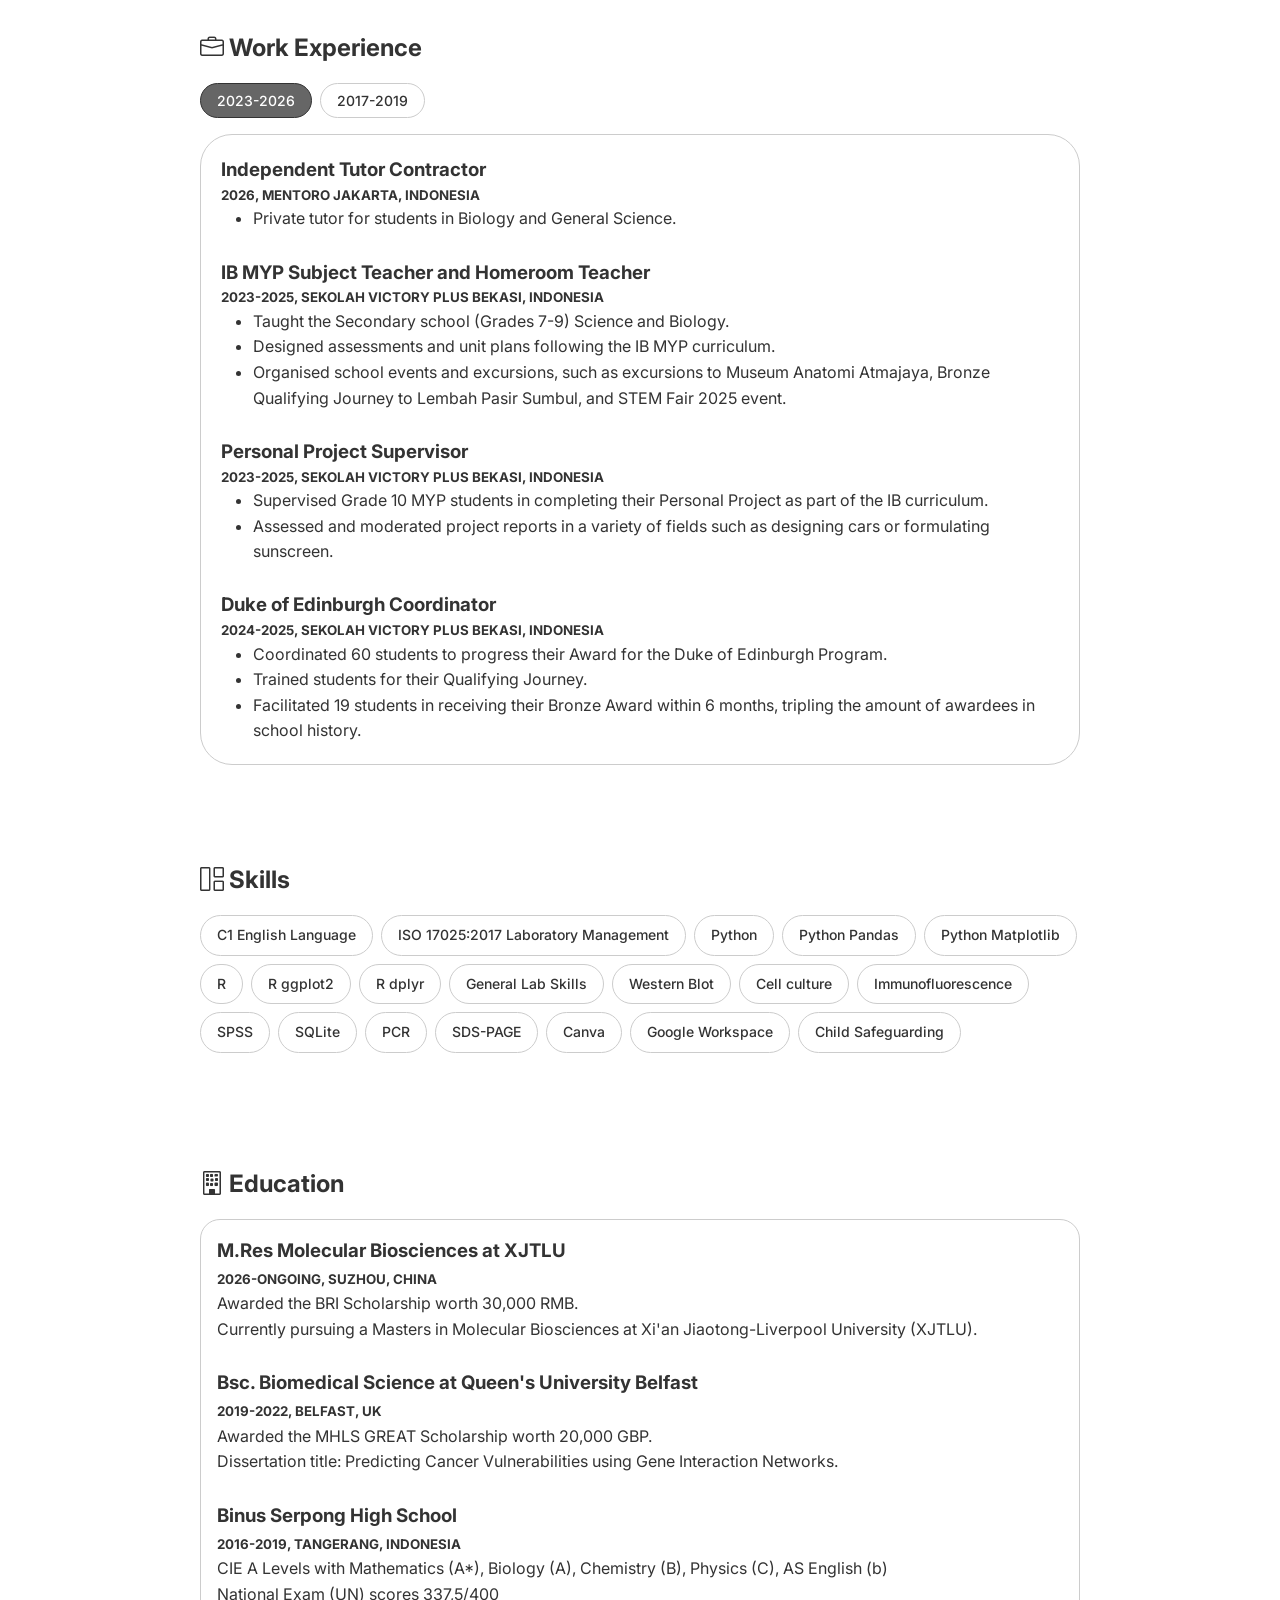
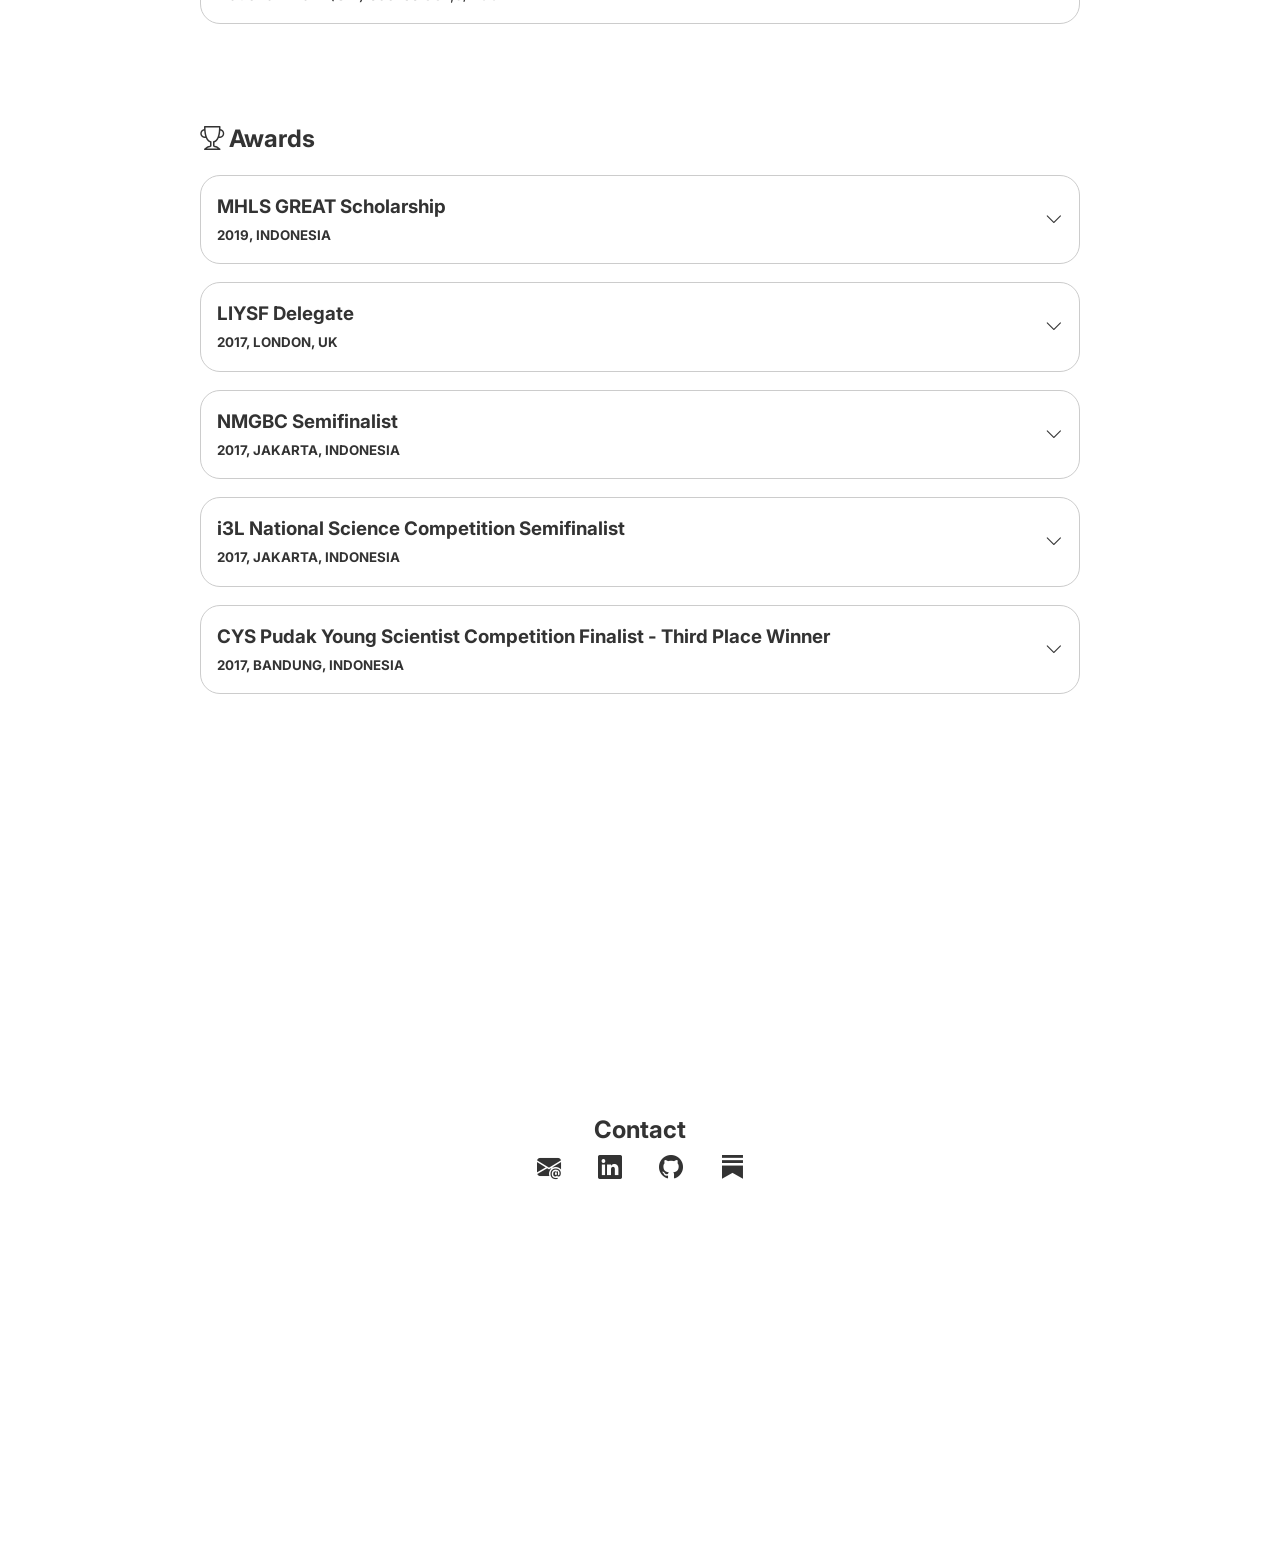
==== commit 207a03f0: "edit skills" ====
--- a/index.html
+++ b/index.html
@@ -188,16 +188,18 @@
     <div class="container">
       <h2><i class="bi bi-grid-1x2"></i> Skills</h2>
       <div class="tabs-container">
-      <span class="badge" >A1/HSK1 Mandarin Language</span>
-      <span class="badge" >C1 English Language </span>
-      <span class="badge" >ISO 17025:2017 </span>
+      <span class="badge" >C1 English Language</span>
+      <span class="badge" >ISO 17025:2017 Laboratory Management</span>
       <span class="badge" >Python</span>
-      <span class="badge" >Pandas</span>
-      <span class="badge" >Matplotlib</span>
+      <span class="badge" >Python Pandas</span>
+      <span class="badge" >Python Matplotlib</span>
       <span class="badge" >R</span>
-      <span class="badge" >ggplot2</span>
-      <span class="badge" >dplyr</span>
+      <span class="badge" >R ggplot2</span>
+      <span class="badge" >R dplyr</span>
       <span class="badge" >General Lab Skills</span>
+      <span class="badge" >Western Blot</span>
+      <span class="badge" >Cell culture</span>
+      <span class="badge" >Immunofluorescence</span>  
       <span class="badge" >SPSS</span>
       <span class="badge" >SQLite</span>
       <span class="badge" >PCR</span>
